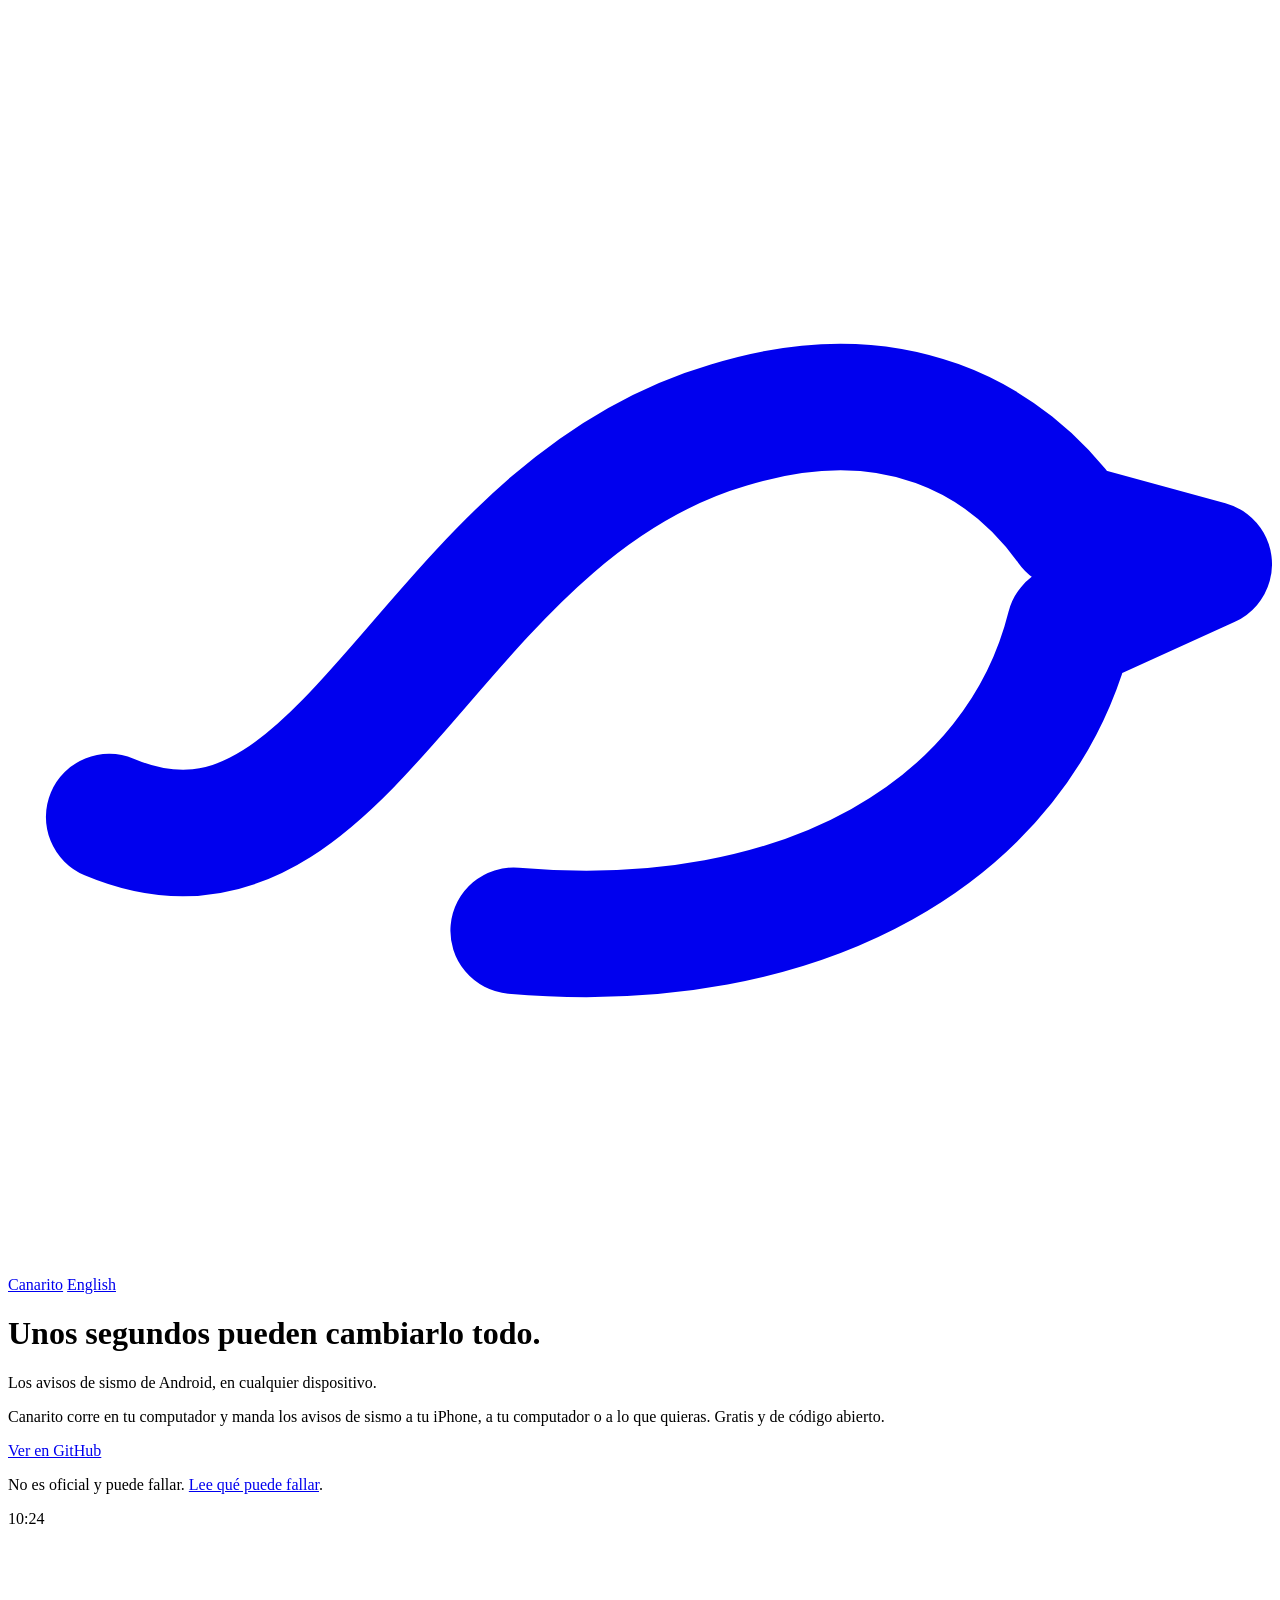
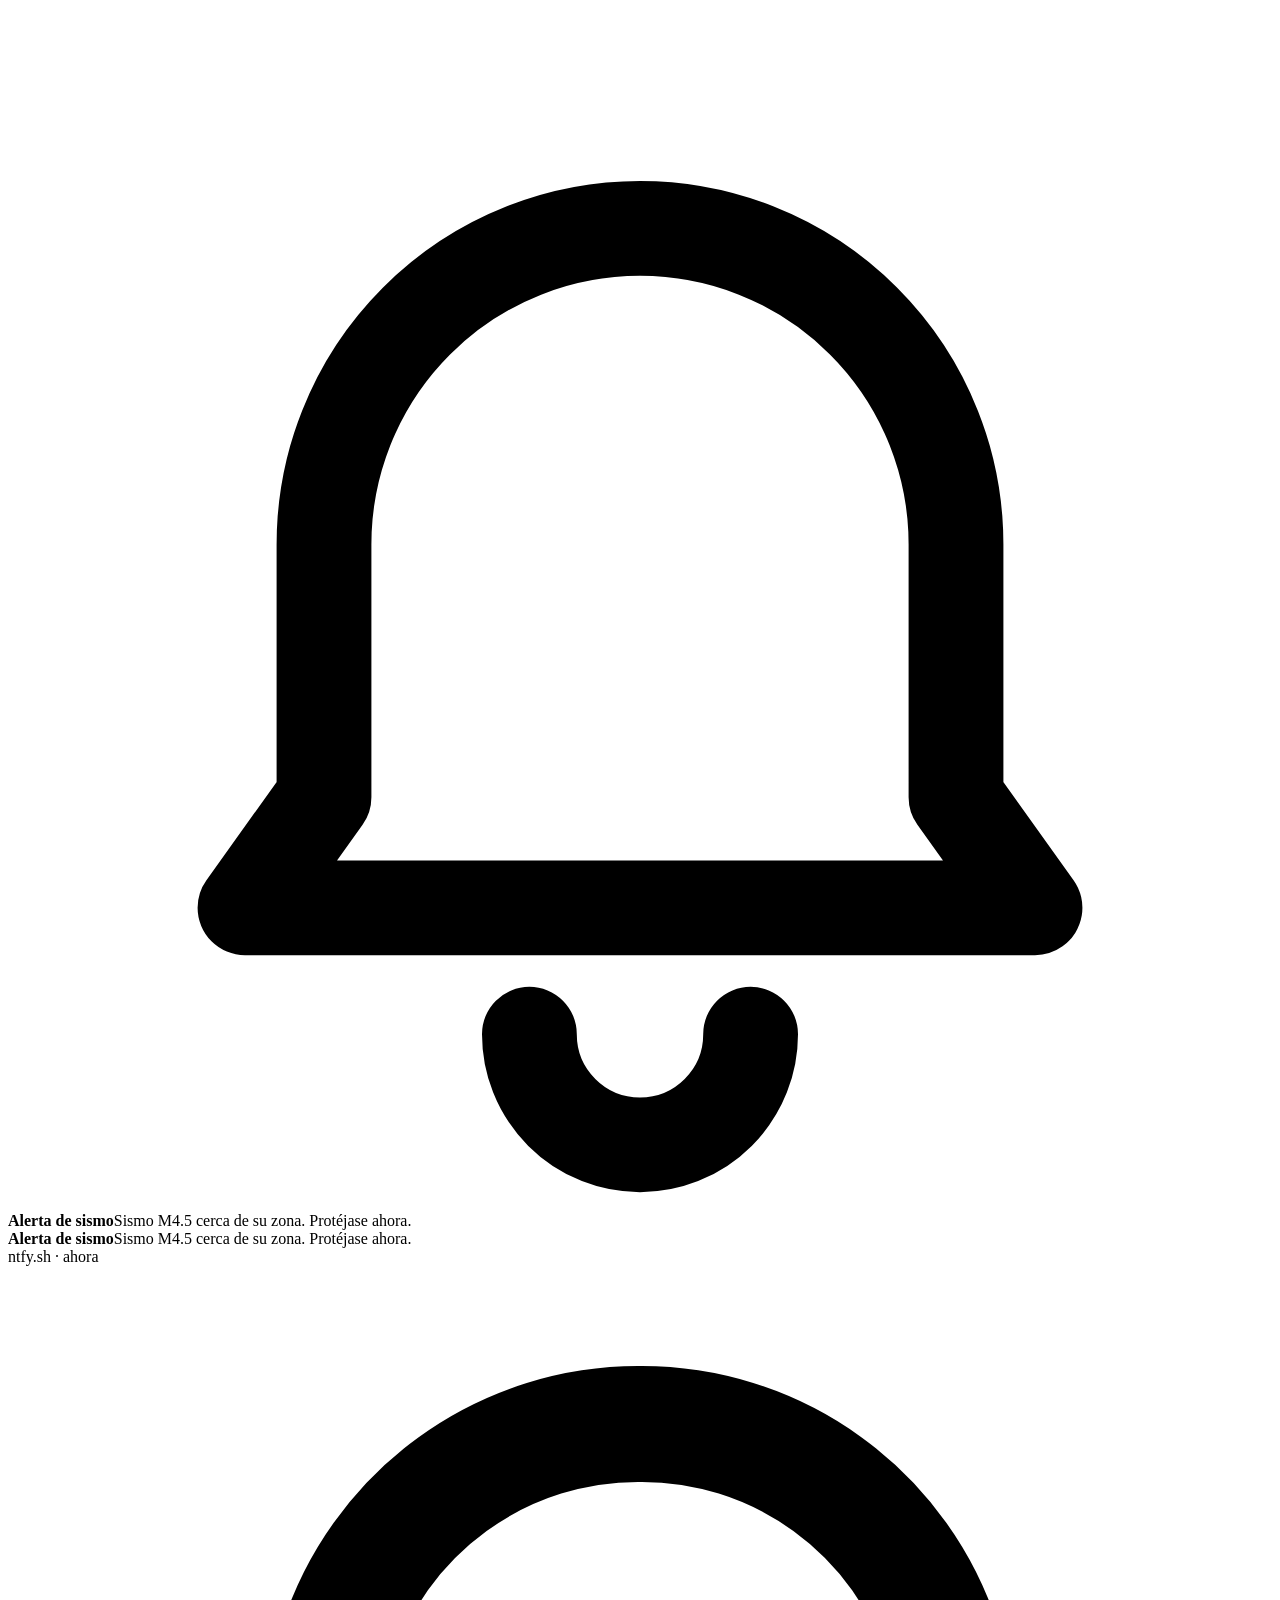
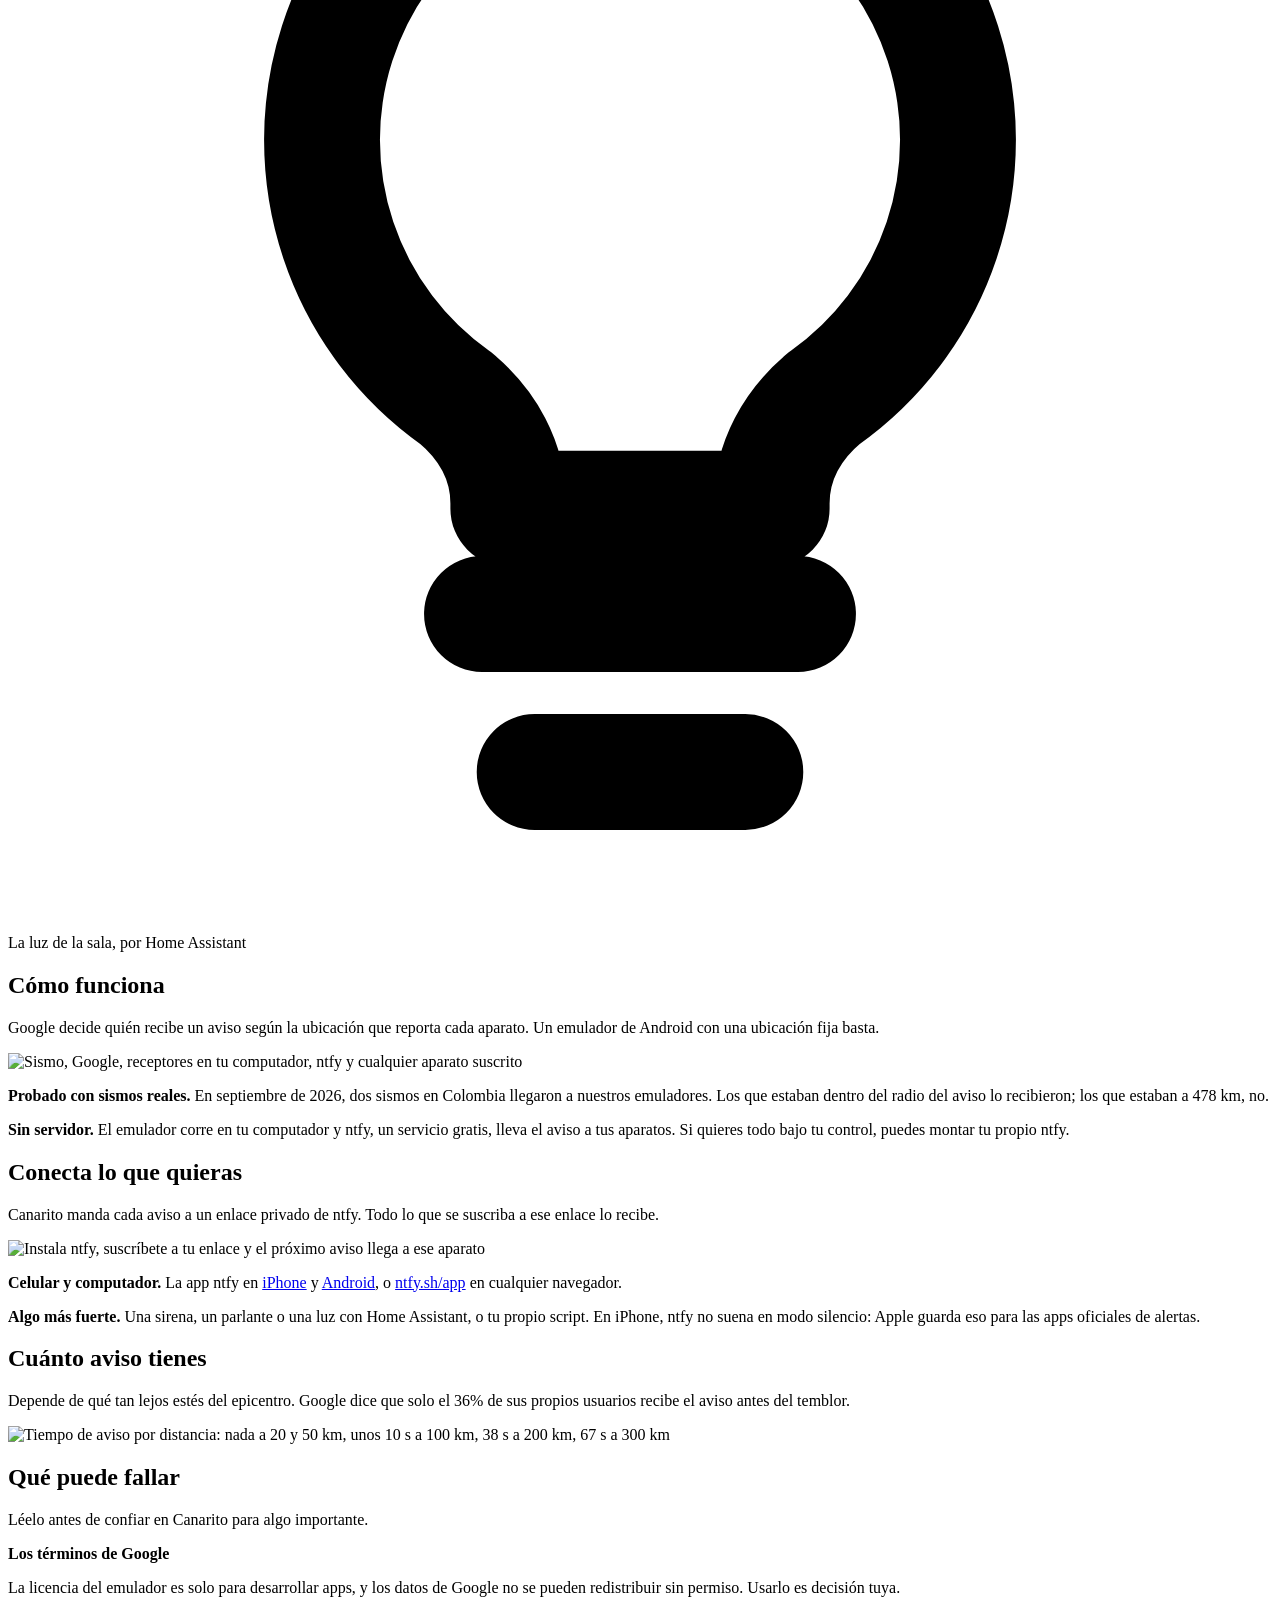
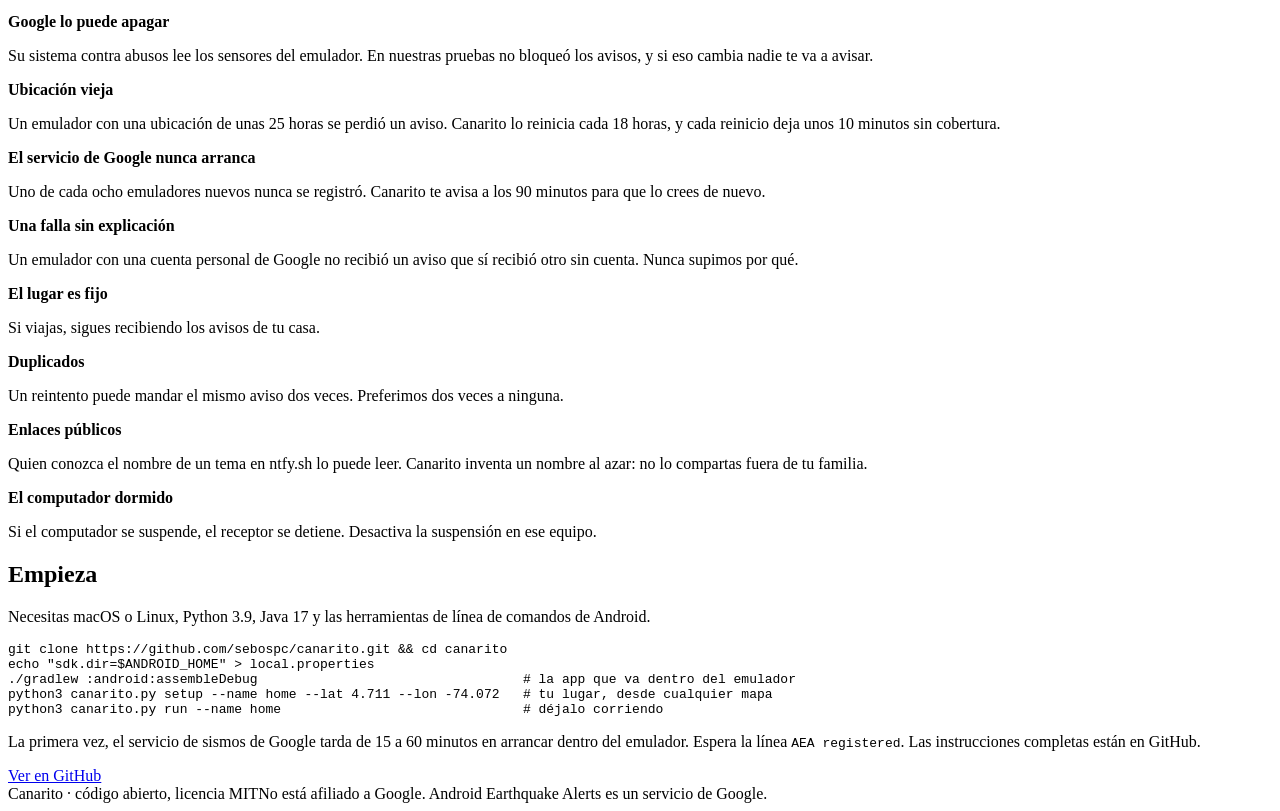
==== site/public/index.html @ 26c6a04a "canarito.app as an open-source page: what it does, how to connect devices, warning time, risks and h" ====
<!doctype html>
<html lang="es">
<head>
<meta charset="utf-8">
<meta name="viewport" content="width=device-width, initial-scale=1">
<title>Canarito: avisos de sismo en cualquier dispositivo</title>
<meta name="description" content="Canarito corre en tu computador y manda los avisos de sismo de Android a tu iPhone, tu computador o lo que quieras. Gratis y de código abierto.">
<meta name="referrer" content="no-referrer">
<link rel="icon" href="/favicon.svg" type="image/svg+xml">
<link rel="apple-touch-icon" href="/apple-touch-icon.png">
<link rel="alternate" hreflang="en" href="https://canarito.app/en/">
<meta property="og:type" content="website">
<meta property="og:url" content="https://canarito.app/">
<meta property="og:title" content="Canarito: avisos de sismo en cualquier dispositivo">
<meta property="og:description" content="Canarito corre en tu computador y manda los avisos de sismo de Android a tu iPhone, tu computador o lo que quieras. Gratis y de código abierto.">
<meta property="og:image" content="https://canarito.app/og.png">
<meta property="og:image:width" content="1200">
<meta property="og:image:height" content="630">
<meta property="og:locale" content="es_CO">
<meta name="twitter:card" content="summary_large_image">
<link rel="stylesheet" href="/styles.css">
</head>
<body>
<div class="wrap">
<header>
  <a class="brand" href="/" aria-label="Canarito"><svg viewBox="0 0 100 100" aria-hidden="true"><path d="M8 64 C27 72 33 40 57 33 C70 29 79 34 84 41 L95 44 L84 49 C80 65 63 75 40 73" fill="none" stroke="currentColor" stroke-width="10" stroke-linecap="round" stroke-linejoin="round"/></svg><span class="wm">Canarito</span></a>
  <a class="lang" href="/en/" hreflang="en" lang="en">English</a>
</header>
<main>
<div class="hero">
  <h1>Unos segundos pueden cambiarlo todo.</h1>
  <p class="claim">Los avisos de sismo de Android, en cualquier dispositivo.</p>
  <p class="lead">Canarito corre en tu computador y manda los avisos de sismo a tu iPhone, a tu computador o a lo que quieras. Gratis y de código abierto.</p>
  <div class="actions"><a class="button" href="https://github.com/sebospc/canarito">Ver en GitHub</a><p class="caveat">No es oficial y puede fallar. <a href="#fallas">Lee qué puede fallar</a>.</p></div>
  <div class="trio">
    <div class="phone" role="img" aria-label="Celular bloqueado con la notificación de ntfy: Alerta de sismo"><div class="screen"><div class="island"></div>
      <p class="clock">10:24</p>
      <div class="notif"><span class="ntfy"><svg viewBox="0 0 40 40" aria-hidden="true"><path d="M10 27V19a10 10 0 0 1 20 0v8l2.5 3.5h-25zM16.5 34.5a3.5 3.5 0 0 0 7 0" fill="none" stroke="currentColor" stroke-width="3" stroke-linecap="round" stroke-linejoin="round"/></svg></span><div><b>Alerta de sismo</b>Sismo M4.5 cerca de su zona. Protéjase ahora.</div></div>
    </div></div>
    <div class="laptop" role="img" aria-label="Computador con la notificación del navegador"><div class="lid"><div class="web"><div class="bar"></div>
      <div class="toast"><b>Alerta de sismo</b>Sismo M4.5 cerca de su zona. Protéjase ahora.<br><span>ntfy.sh · ahora</span></div></div></div><div class="base"></div></div>
    <div class="lamp"><div class="glow"><svg viewBox="0 0 24 24" aria-hidden="true"><path d="M9 18h6M10 21h4M12 3a6 6 0 0 0-3.5 10.9c.6.5 1 1.2 1 2V16h5v-.1c0-.8.4-1.5 1-2A6 6 0 0 0 12 3z" fill="none" stroke="currentColor" stroke-width="2.2" stroke-linecap="round" stroke-linejoin="round"/></svg></div>La luz de la sala, por Home Assistant</div>
  </div>
</div>

<section>
  <h2>Cómo funciona</h2>
  <p>Google decide quién recibe un aviso según la ubicación que reporta cada aparato. Un emulador de Android con una ubicación fija basta.</p>
  <div class="figwrap"><img class="figure" src="/img/mesh-es.svg" alt="Sismo, Google, receptores en tu computador, ntfy y cualquier aparato suscrito" width="1200" height="556"></div>
  <div class="notes"><p><strong>Probado con sismos reales.</strong> En septiembre de 2026, dos sismos en Colombia llegaron a nuestros emuladores. Los que estaban dentro del radio del aviso lo recibieron; los que estaban a 478 km, no.</p><p><strong>Sin servidor.</strong> El emulador corre en tu computador y ntfy, un servicio gratis, lleva el aviso a tus aparatos. Si quieres todo bajo tu control, puedes montar tu propio ntfy.</p></div>
</section>

<section>
  <h2>Conecta lo que quieras</h2>
  <p>Canarito manda cada aviso a un enlace privado de ntfy. Todo lo que se suscriba a ese enlace lo recibe.</p>
  <div class="figwrap"><img class="figure" src="/img/connect-es.svg" alt="Instala ntfy, suscríbete a tu enlace y el próximo aviso llega a ese aparato" width="1200" height="388"></div>
  <div class="notes"><p><strong>Celular y computador.</strong> La app ntfy en <a href="https://apps.apple.com/app/ntfy/id1625396347">iPhone</a> y <a href="https://play.google.com/store/apps/details?id=io.heckel.ntfy">Android</a>, o <a href="https://ntfy.sh/app">ntfy.sh/app</a> en cualquier navegador.</p><p><strong>Algo más fuerte.</strong> Una sirena, un parlante o una luz con Home Assistant, o tu propio script. En iPhone, ntfy no suena en modo silencio: Apple guarda eso para las apps oficiales de alertas.</p></div>
</section>

<section>
  <h2>Cuánto aviso tienes</h2>
  <p>Depende de qué tan lejos estés del epicentro. Google dice que solo el 36% de sus propios usuarios recibe el aviso antes del temblor.</p>
  <div class="figwrap"><img class="figure" src="/img/warning-es.svg" alt="Tiempo de aviso por distancia: nada a 20 y 50 km, unos 10 s a 100 km, 38 s a 200 km, 67 s a 300 km" width="1200" height="570"></div>
</section>

<section id="fallas">
  <h2>Qué puede fallar</h2>
  <p>Léelo antes de confiar en Canarito para algo importante.</p>
  <div class="risks"><div class="risk"><b>Los términos de Google</b><p>La licencia del emulador es solo para desarrollar apps, y los datos de Google no se pueden redistribuir sin permiso. Usarlo es decisión tuya.</p></div><div class="risk"><b>Google lo puede apagar</b><p>Su sistema contra abusos lee los sensores del emulador. En nuestras pruebas no bloqueó los avisos, y si eso cambia nadie te va a avisar.</p></div><div class="risk"><b>Ubicación vieja</b><p>Un emulador con una ubicación de unas 25 horas se perdió un aviso. Canarito lo reinicia cada 18 horas, y cada reinicio deja unos 10 minutos sin cobertura.</p></div><div class="risk"><b>El servicio de Google nunca arranca</b><p>Uno de cada ocho emuladores nuevos nunca se registró. Canarito te avisa a los 90 minutos para que lo crees de nuevo.</p></div><div class="risk"><b>Una falla sin explicación</b><p>Un emulador con una cuenta personal de Google no recibió un aviso que sí recibió otro sin cuenta. Nunca supimos por qué.</p></div><div class="risk"><b>El lugar es fijo</b><p>Si viajas, sigues recibiendo los avisos de tu casa.</p></div><div class="risk"><b>Duplicados</b><p>Un reintento puede mandar el mismo aviso dos veces. Preferimos dos veces a ninguna.</p></div><div class="risk"><b>Enlaces públicos</b><p>Quien conozca el nombre de un tema en ntfy.sh lo puede leer. Canarito inventa un nombre al azar: no lo compartas fuera de tu familia.</p></div><div class="risk"><b>El computador dormido</b><p>Si el computador se suspende, el receptor se detiene. Desactiva la suspensión en ese equipo.</p></div></div>
</section>

<section>
  <h2>Empieza</h2>
  <p>Necesitas macOS o Linux, Python 3.9, Java 17 y las herramientas de línea de comandos de Android.</p>
<pre><code>git clone https://github.com/sebospc/canarito.git && cd canarito
echo "sdk.dir=$ANDROID_HOME" > local.properties
./gradlew :android:assembleDebug                                  <span class="c"># la app que va dentro del emulador</span>
python3 canarito.py setup --name home --lat 4.711 --lon -74.072   <span class="c"># tu lugar, desde cualquier mapa</span>
python3 canarito.py run --name home                               <span class="c"># déjalo corriendo</span></code></pre>
  <p class="after">La primera vez, el servicio de sismos de Google tarda de 15 a 60 minutos en arrancar dentro del emulador. Espera la línea <code>AEA registered</code>. Las instrucciones completas están en GitHub.</p>
  <div class="actions"><a class="button" href="https://github.com/sebospc/canarito">Ver en GitHub</a></div>
</section>
</main>
<footer><span>Canarito · código abierto, licencia MIT</span><span>No está afiliado a Google. Android Earthquake Alerts es un servicio de Google.</span></footer>
</div>
</body>
</html>
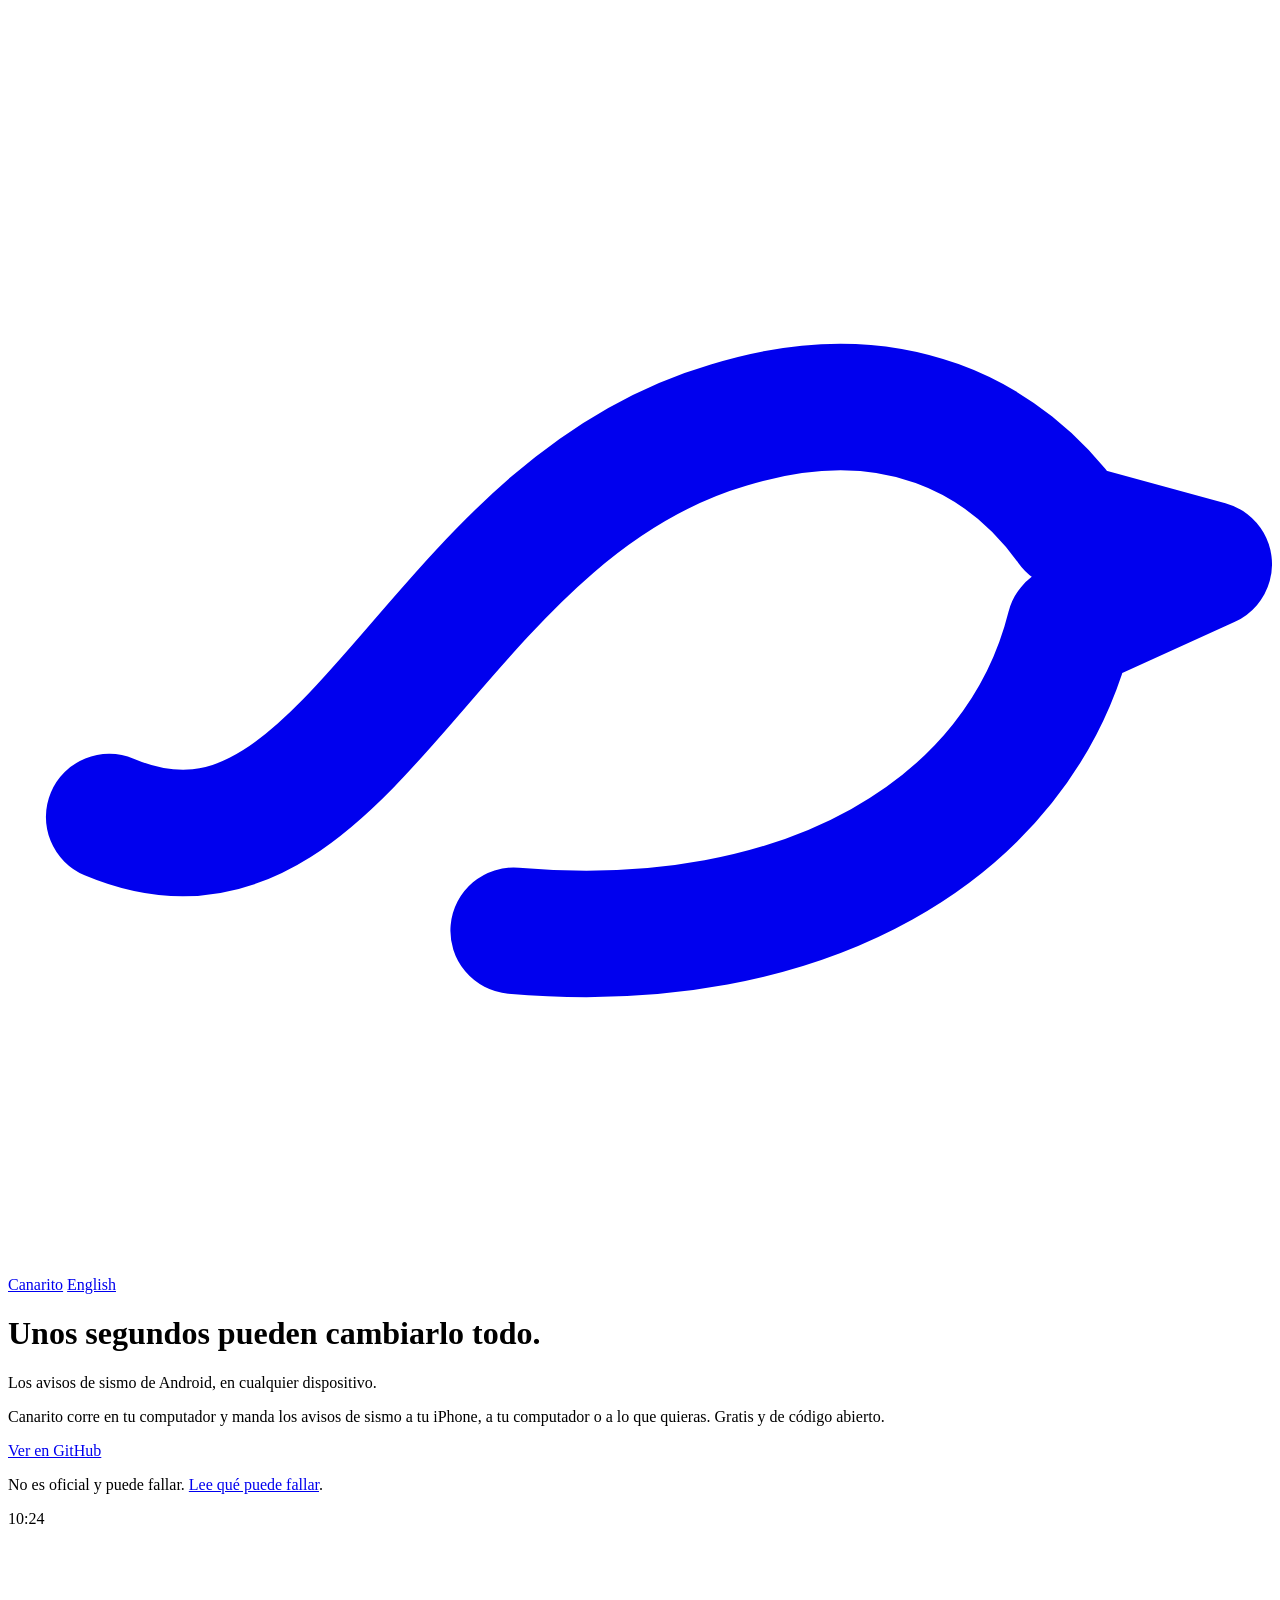
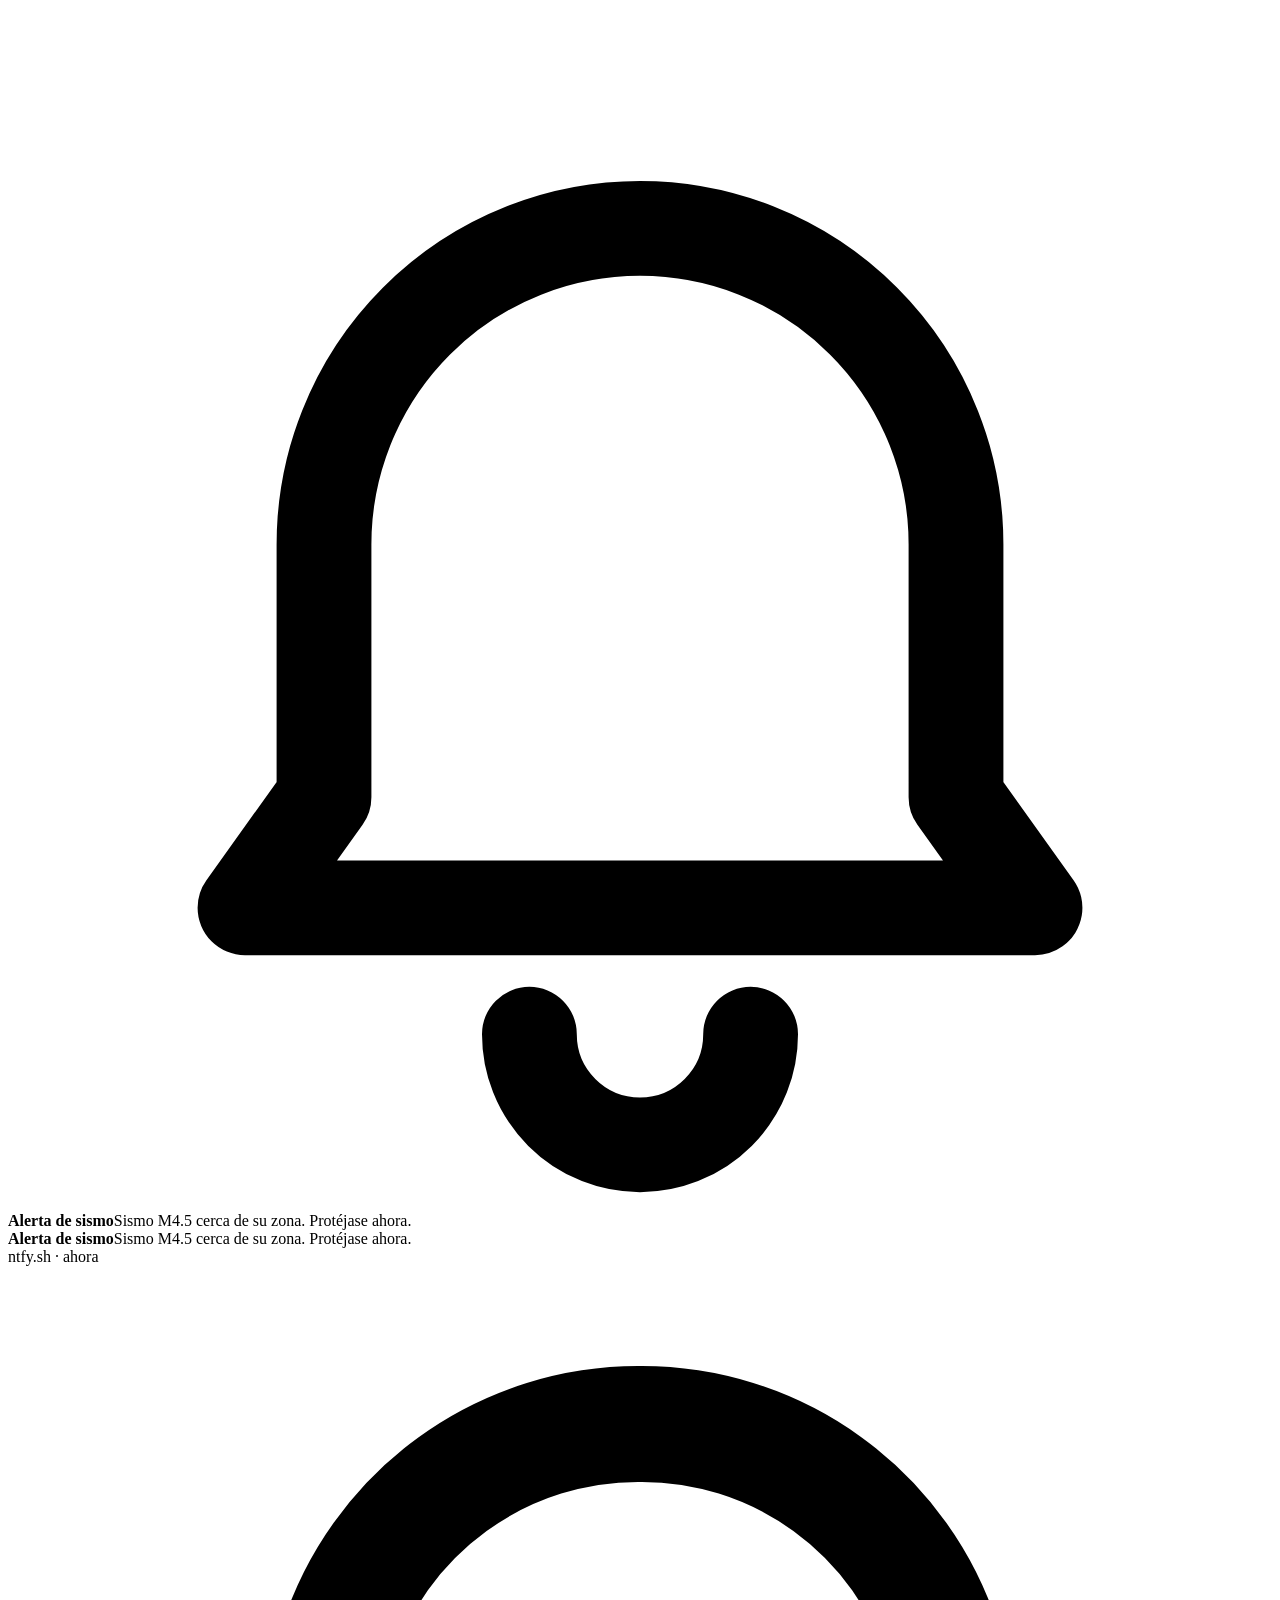
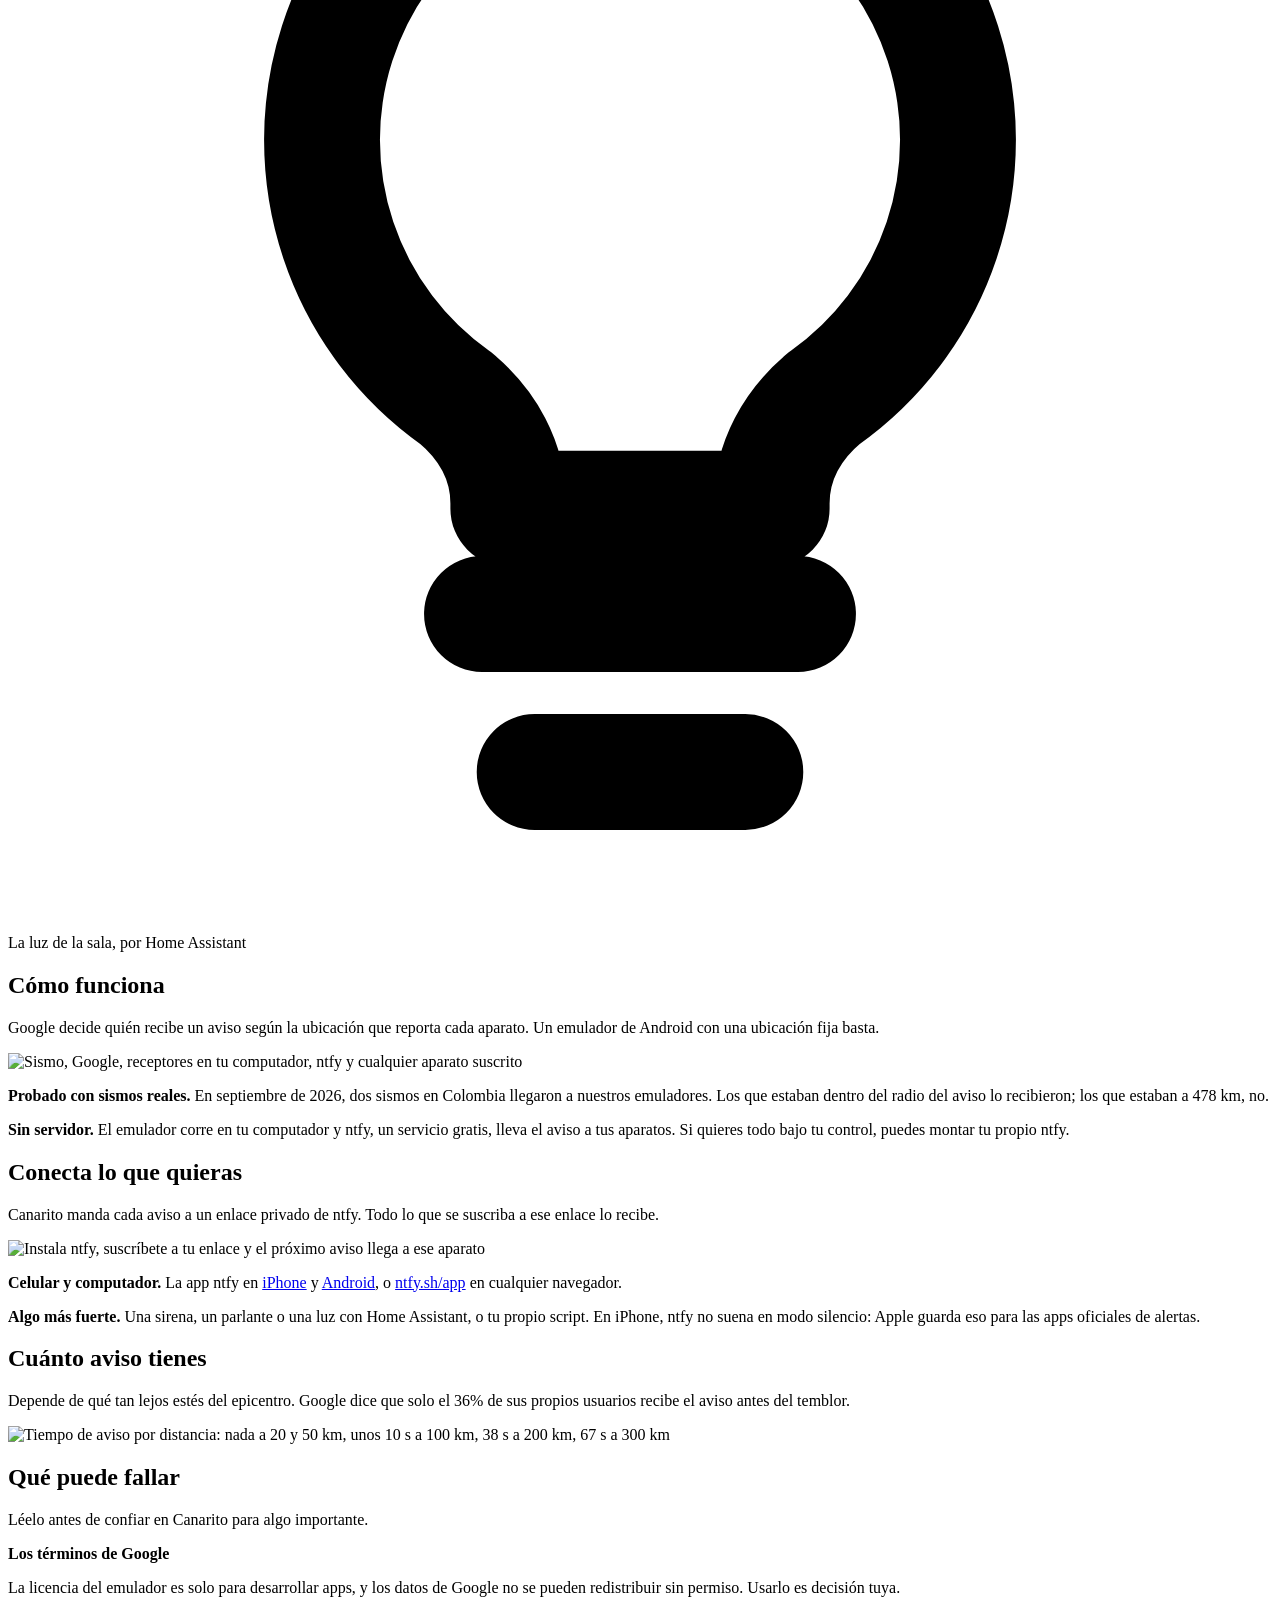
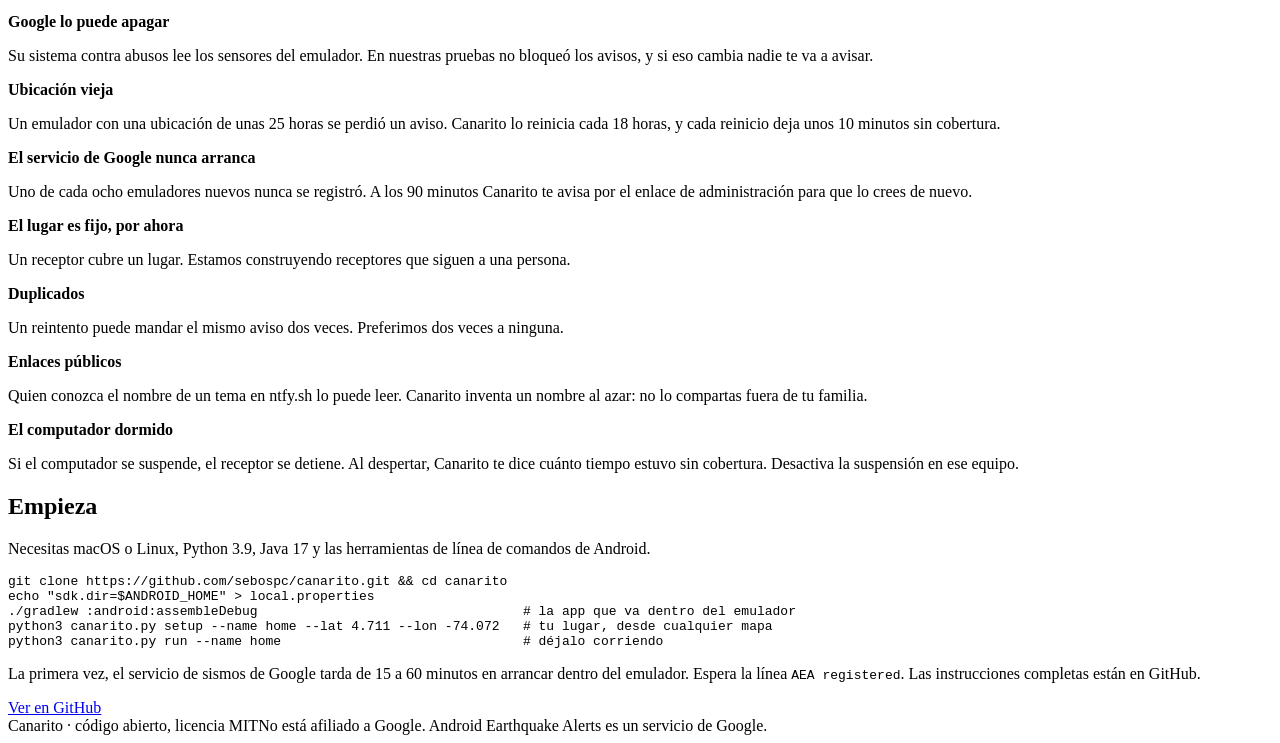
==== commit 51305cda: "Health notices: an admin link hears when a receptor stops working and when it is back; the family he" ====
--- a/site/public/index.html
+++ b/site/public/index.html
@@ -66,7 +66,7 @@
 <section id="fallas">
   <h2>Qué puede fallar</h2>
   <p>Léelo antes de confiar en Canarito para algo importante.</p>
-  <div class="risks"><div class="risk"><b>Los términos de Google</b><p>La licencia del emulador es solo para desarrollar apps, y los datos de Google no se pueden redistribuir sin permiso. Usarlo es decisión tuya.</p></div><div class="risk"><b>Google lo puede apagar</b><p>Su sistema contra abusos lee los sensores del emulador. En nuestras pruebas no bloqueó los avisos, y si eso cambia nadie te va a avisar.</p></div><div class="risk"><b>Ubicación vieja</b><p>Un emulador con una ubicación de unas 25 horas se perdió un aviso. Canarito lo reinicia cada 18 horas, y cada reinicio deja unos 10 minutos sin cobertura.</p></div><div class="risk"><b>El servicio de Google nunca arranca</b><p>Uno de cada ocho emuladores nuevos nunca se registró. Canarito te avisa a los 90 minutos para que lo crees de nuevo.</p></div><div class="risk"><b>Una falla sin explicación</b><p>Un emulador con una cuenta personal de Google no recibió un aviso que sí recibió otro sin cuenta. Nunca supimos por qué.</p></div><div class="risk"><b>El lugar es fijo</b><p>Si viajas, sigues recibiendo los avisos de tu casa.</p></div><div class="risk"><b>Duplicados</b><p>Un reintento puede mandar el mismo aviso dos veces. Preferimos dos veces a ninguna.</p></div><div class="risk"><b>Enlaces públicos</b><p>Quien conozca el nombre de un tema en ntfy.sh lo puede leer. Canarito inventa un nombre al azar: no lo compartas fuera de tu familia.</p></div><div class="risk"><b>El computador dormido</b><p>Si el computador se suspende, el receptor se detiene. Desactiva la suspensión en ese equipo.</p></div></div>
+  <div class="risks"><div class="risk"><b>Los términos de Google</b><p>La licencia del emulador es solo para desarrollar apps, y los datos de Google no se pueden redistribuir sin permiso. Usarlo es decisión tuya.</p></div><div class="risk"><b>Google lo puede apagar</b><p>Su sistema contra abusos lee los sensores del emulador. En nuestras pruebas no bloqueó los avisos, y si eso cambia nadie te va a avisar.</p></div><div class="risk"><b>Ubicación vieja</b><p>Un emulador con una ubicación de unas 25 horas se perdió un aviso. Canarito lo reinicia cada 18 horas, y cada reinicio deja unos 10 minutos sin cobertura.</p></div><div class="risk"><b>El servicio de Google nunca arranca</b><p>Uno de cada ocho emuladores nuevos nunca se registró. A los 90 minutos Canarito te avisa por el enlace de administración para que lo crees de nuevo.</p></div><div class="risk"><b>El lugar es fijo, por ahora</b><p>Un receptor cubre un lugar. Estamos construyendo receptores que siguen a una persona.</p></div><div class="risk"><b>Duplicados</b><p>Un reintento puede mandar el mismo aviso dos veces. Preferimos dos veces a ninguna.</p></div><div class="risk"><b>Enlaces públicos</b><p>Quien conozca el nombre de un tema en ntfy.sh lo puede leer. Canarito inventa un nombre al azar: no lo compartas fuera de tu familia.</p></div><div class="risk"><b>El computador dormido</b><p>Si el computador se suspende, el receptor se detiene. Al despertar, Canarito te dice cuánto tiempo estuvo sin cobertura. Desactiva la suspensión en ese equipo.</p></div></div>
 </section>
 
 <section>
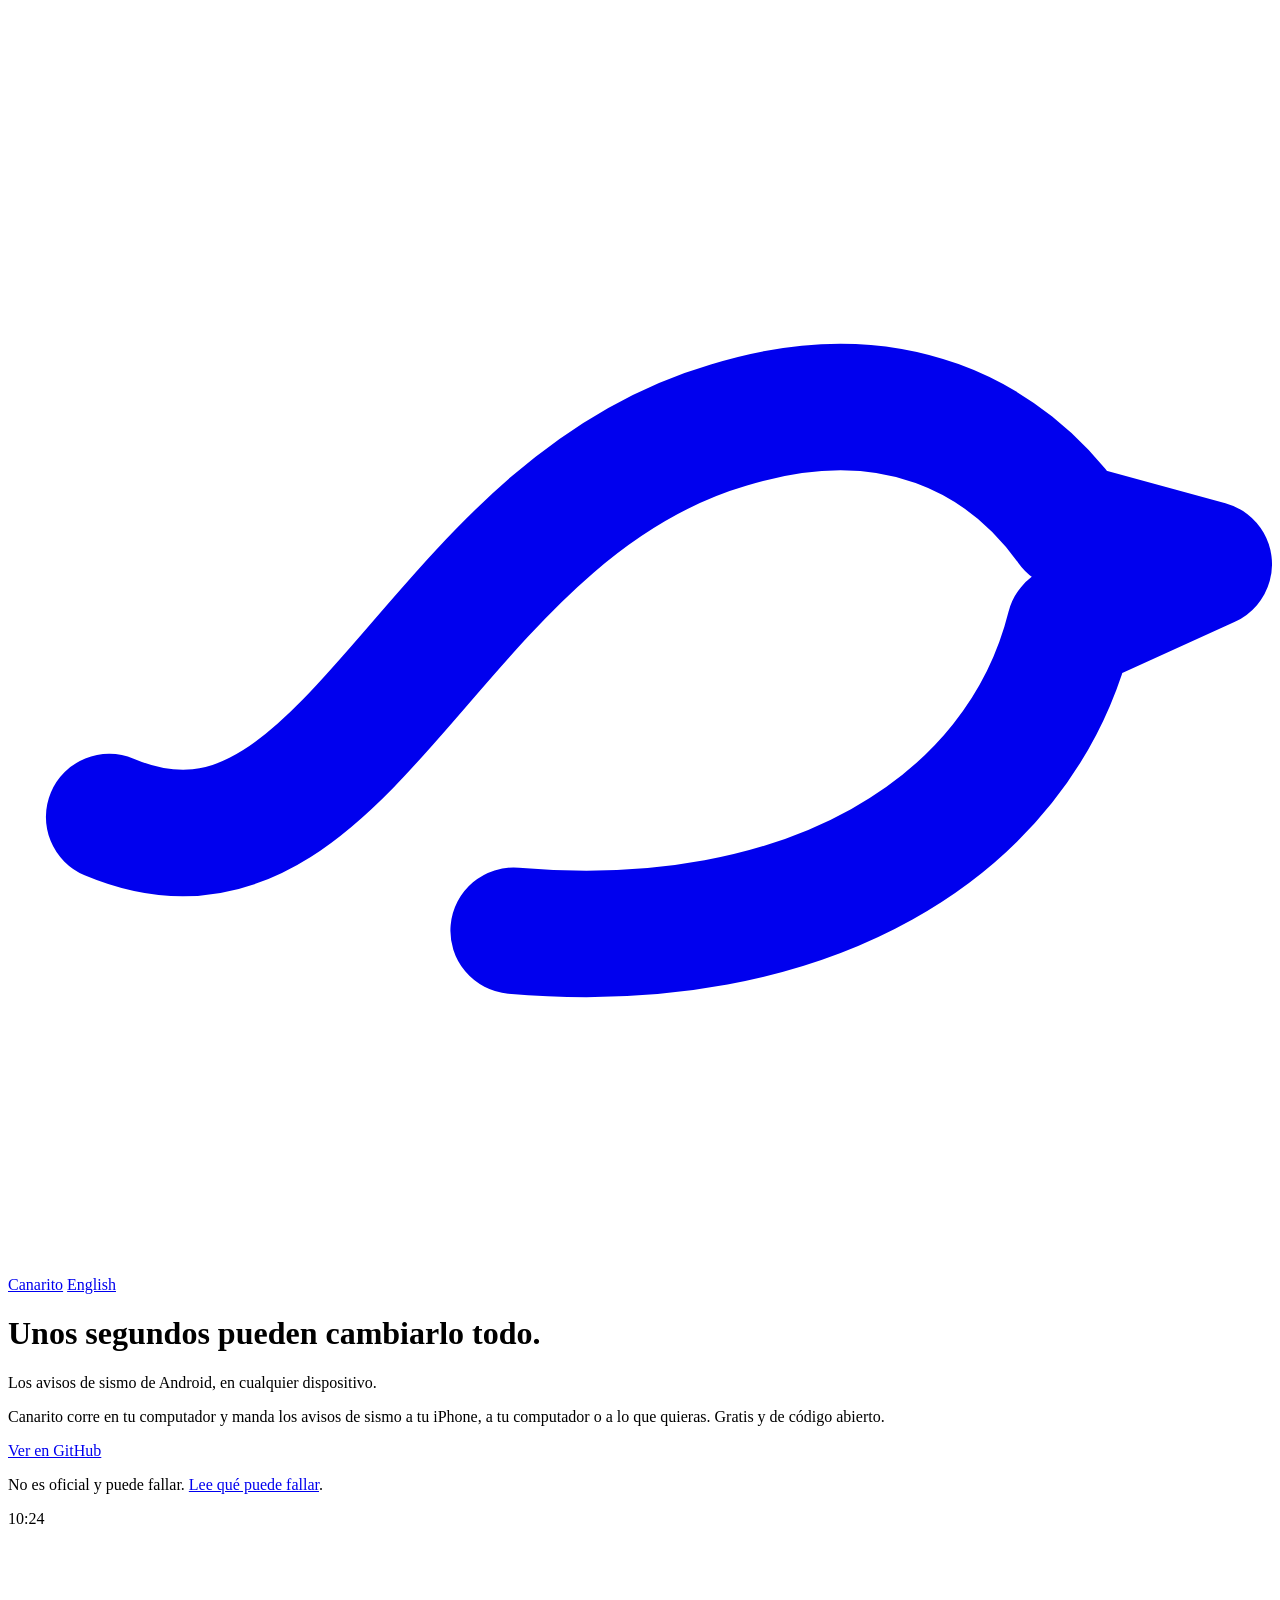
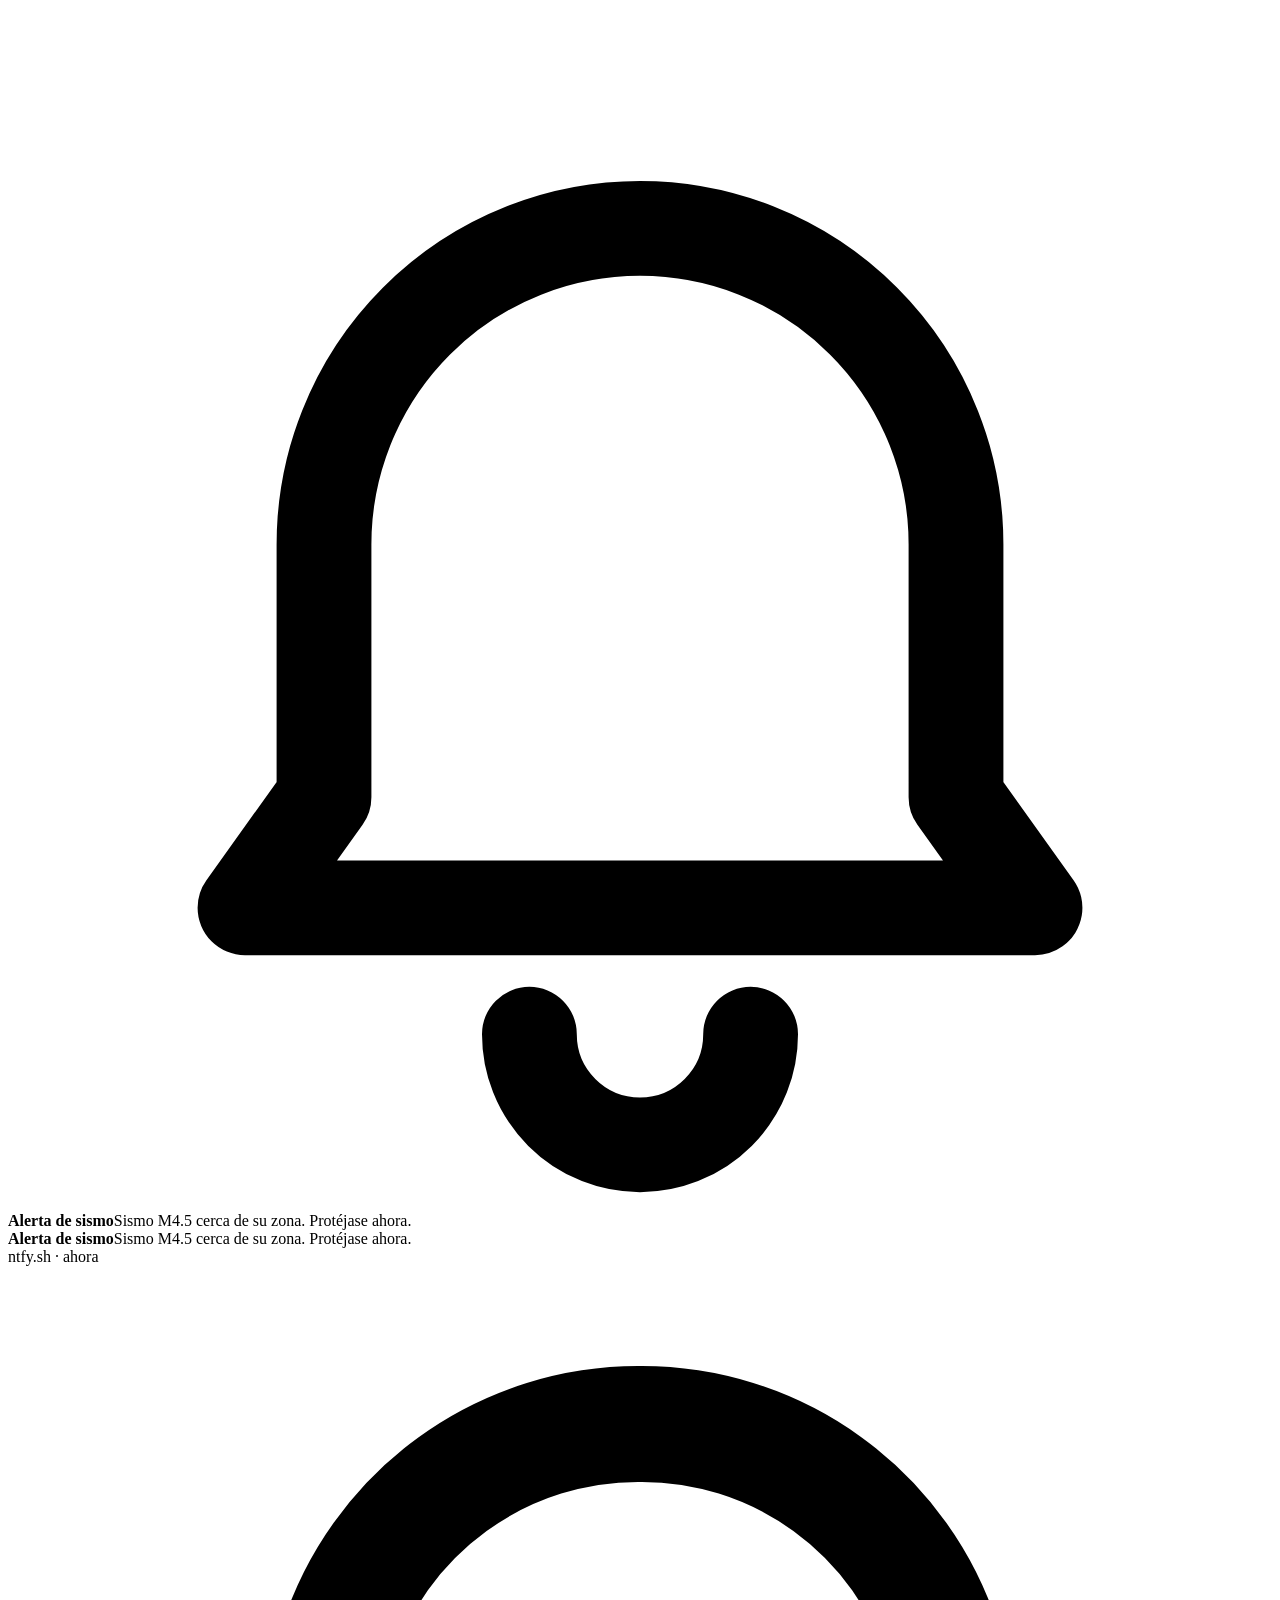
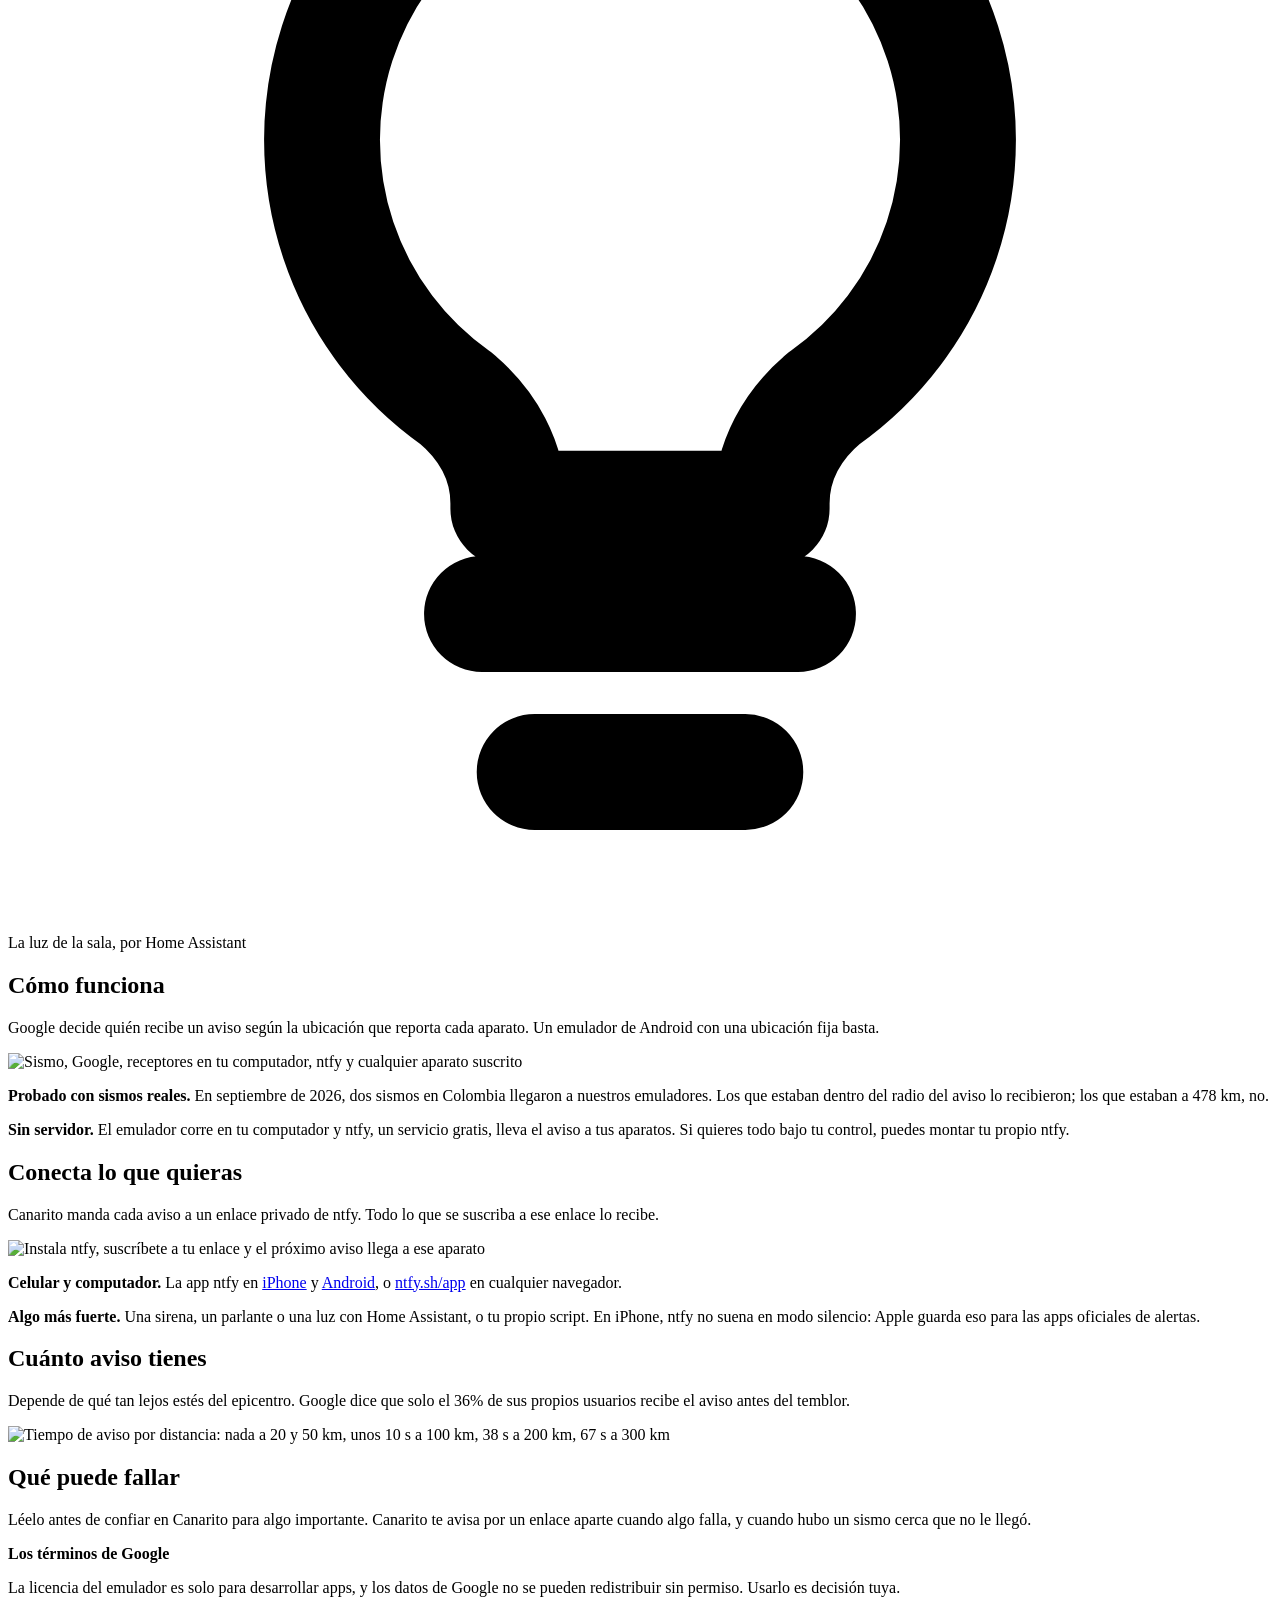
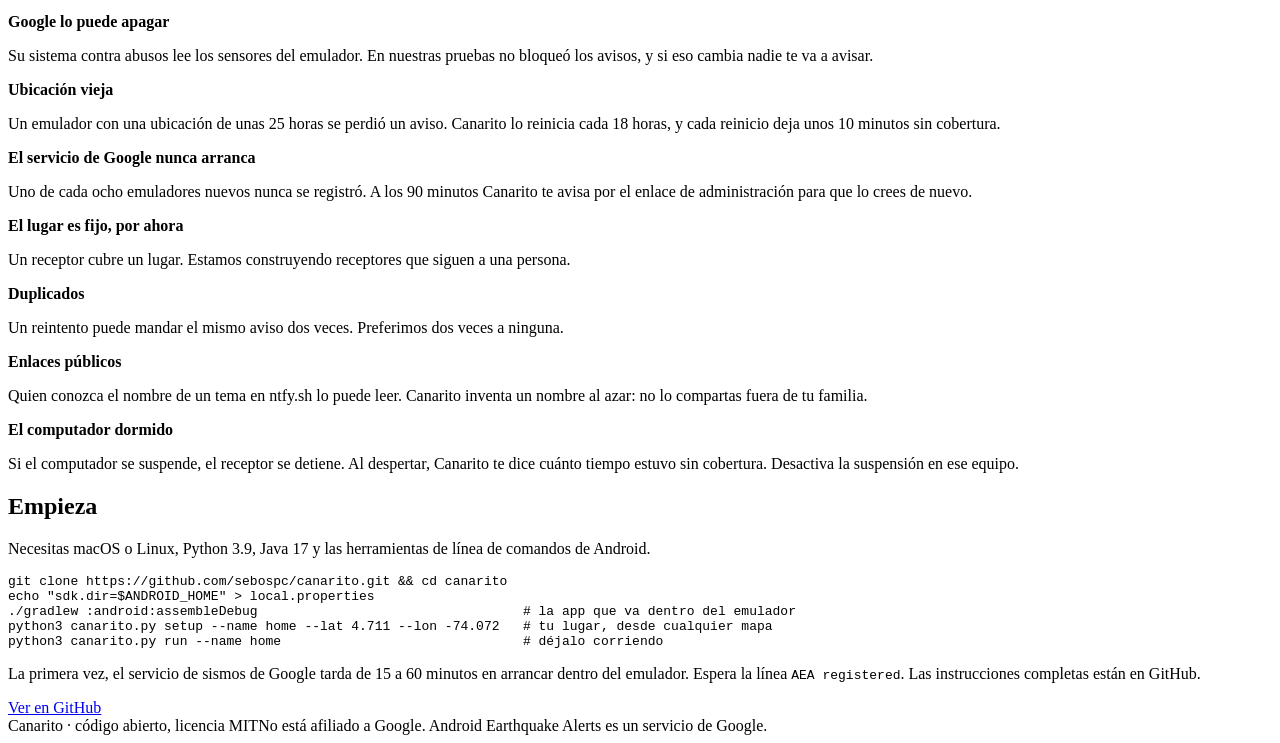
==== commit 370d020b: "Missed-quake check: every 10 minutes, USGS, EMSC and national catalogs against what the receptor cap" ====
--- a/site/public/index.html
+++ b/site/public/index.html
@@ -65,7 +65,7 @@
 
 <section id="fallas">
   <h2>Qué puede fallar</h2>
-  <p>Léelo antes de confiar en Canarito para algo importante.</p>
+  <p>Léelo antes de confiar en Canarito para algo importante. Canarito te avisa por un enlace aparte cuando algo falla, y cuando hubo un sismo cerca que no le llegó.</p>
   <div class="risks"><div class="risk"><b>Los términos de Google</b><p>La licencia del emulador es solo para desarrollar apps, y los datos de Google no se pueden redistribuir sin permiso. Usarlo es decisión tuya.</p></div><div class="risk"><b>Google lo puede apagar</b><p>Su sistema contra abusos lee los sensores del emulador. En nuestras pruebas no bloqueó los avisos, y si eso cambia nadie te va a avisar.</p></div><div class="risk"><b>Ubicación vieja</b><p>Un emulador con una ubicación de unas 25 horas se perdió un aviso. Canarito lo reinicia cada 18 horas, y cada reinicio deja unos 10 minutos sin cobertura.</p></div><div class="risk"><b>El servicio de Google nunca arranca</b><p>Uno de cada ocho emuladores nuevos nunca se registró. A los 90 minutos Canarito te avisa por el enlace de administración para que lo crees de nuevo.</p></div><div class="risk"><b>El lugar es fijo, por ahora</b><p>Un receptor cubre un lugar. Estamos construyendo receptores que siguen a una persona.</p></div><div class="risk"><b>Duplicados</b><p>Un reintento puede mandar el mismo aviso dos veces. Preferimos dos veces a ninguna.</p></div><div class="risk"><b>Enlaces públicos</b><p>Quien conozca el nombre de un tema en ntfy.sh lo puede leer. Canarito inventa un nombre al azar: no lo compartas fuera de tu familia.</p></div><div class="risk"><b>El computador dormido</b><p>Si el computador se suspende, el receptor se detiene. Al despertar, Canarito te dice cuánto tiempo estuvo sin cobertura. Desactiva la suspensión en ese equipo.</p></div></div>
 </section>
 
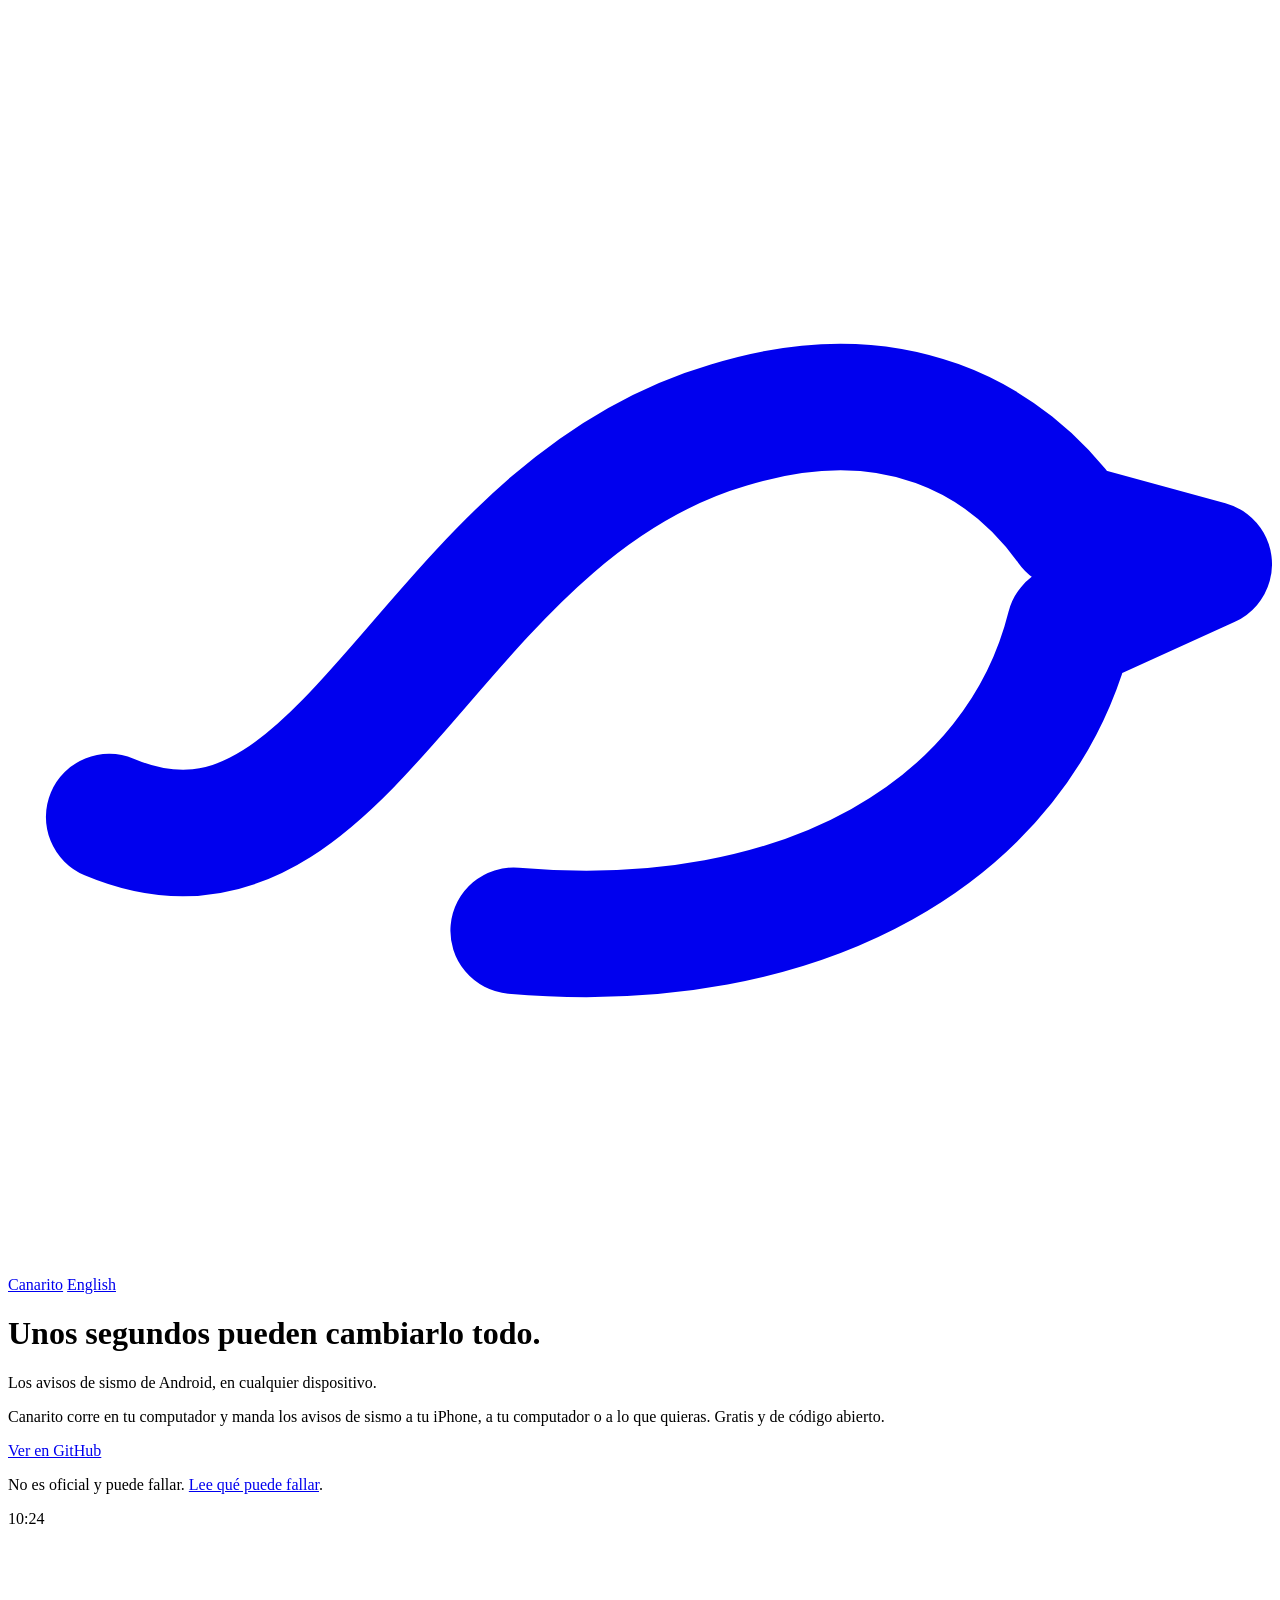
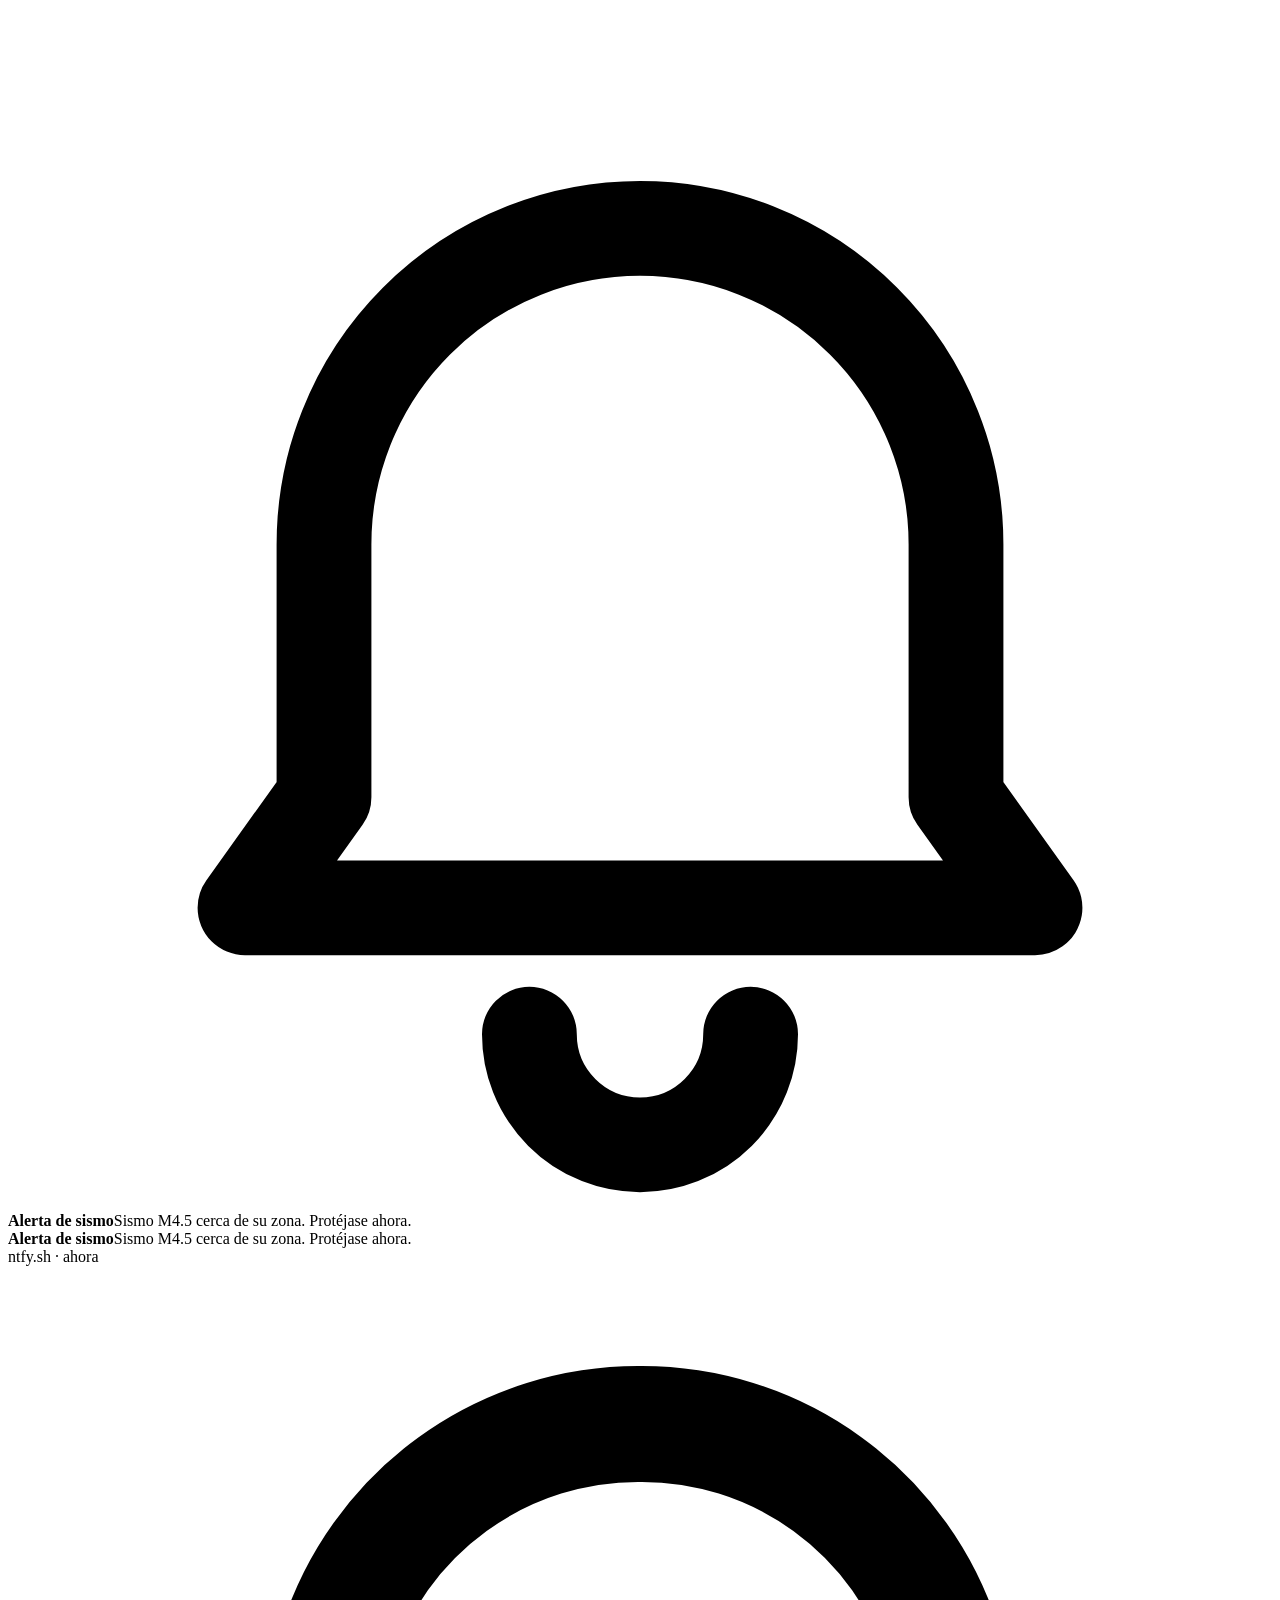
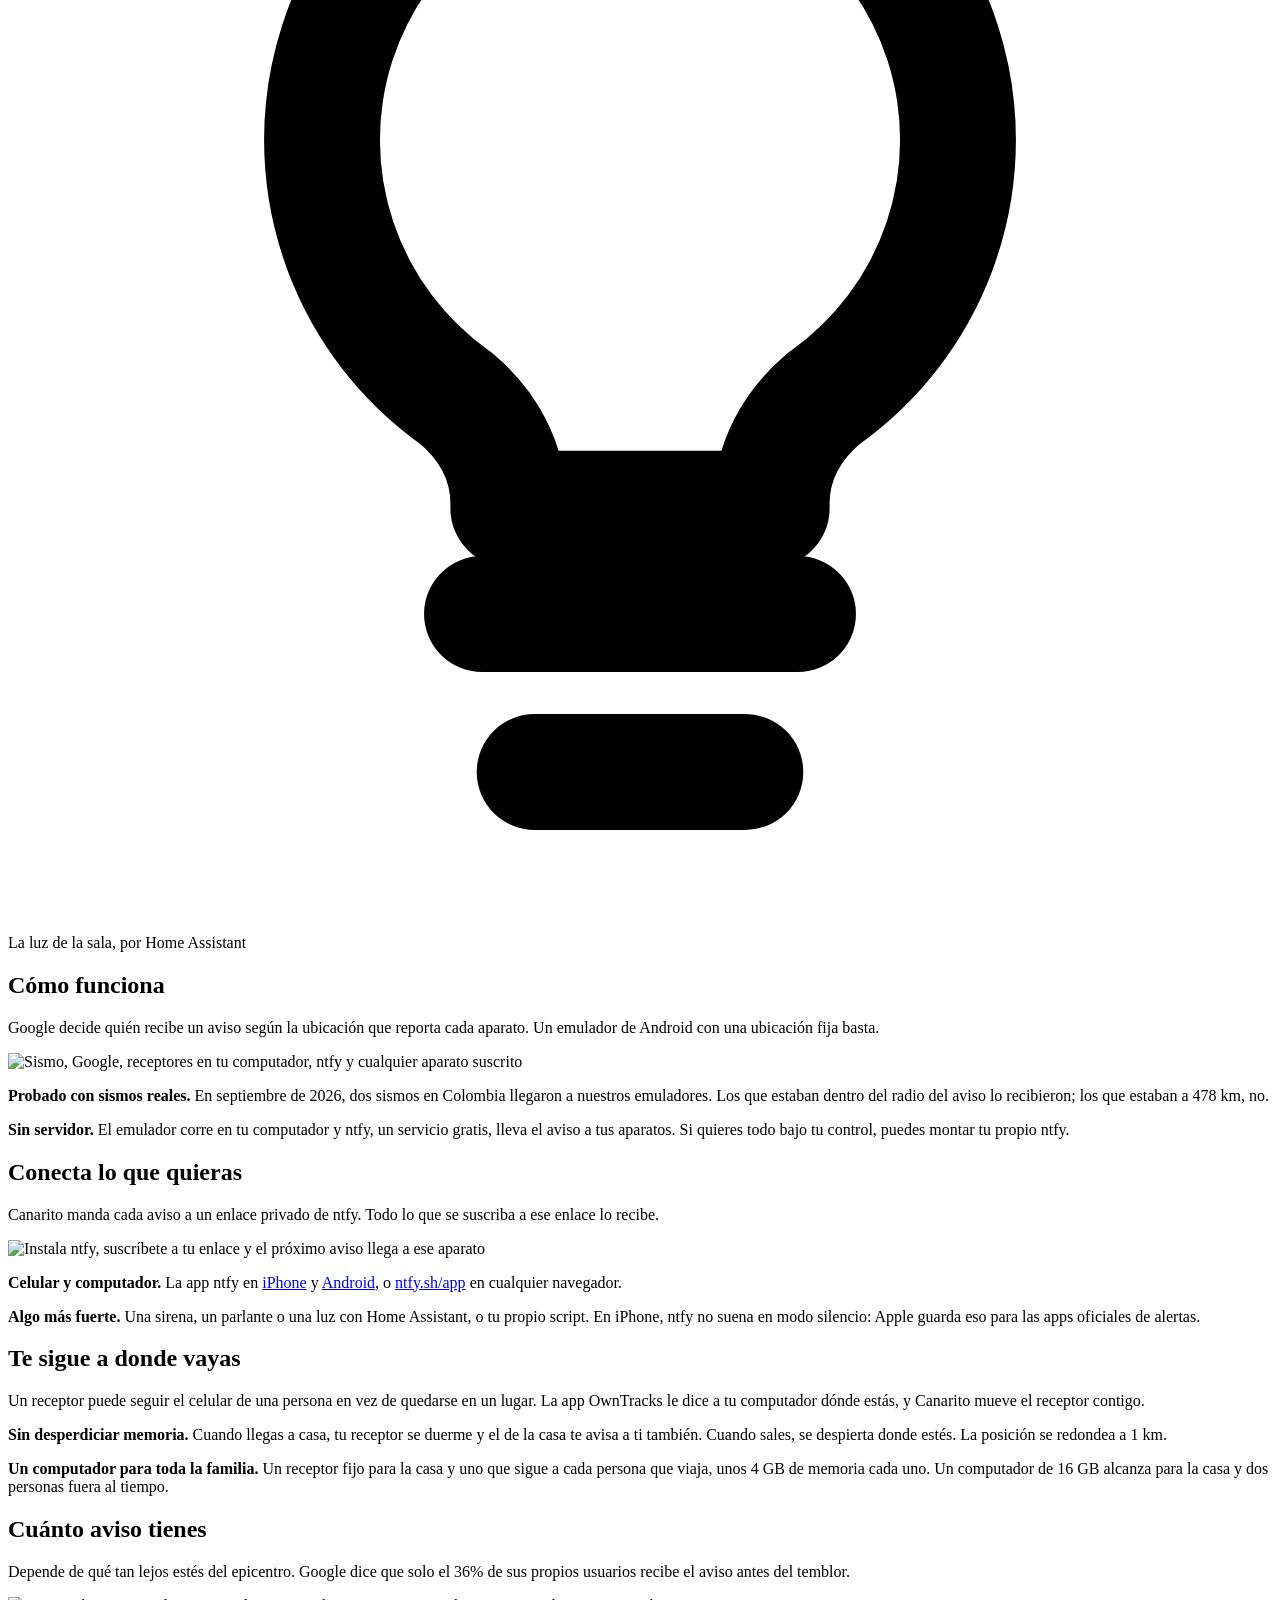
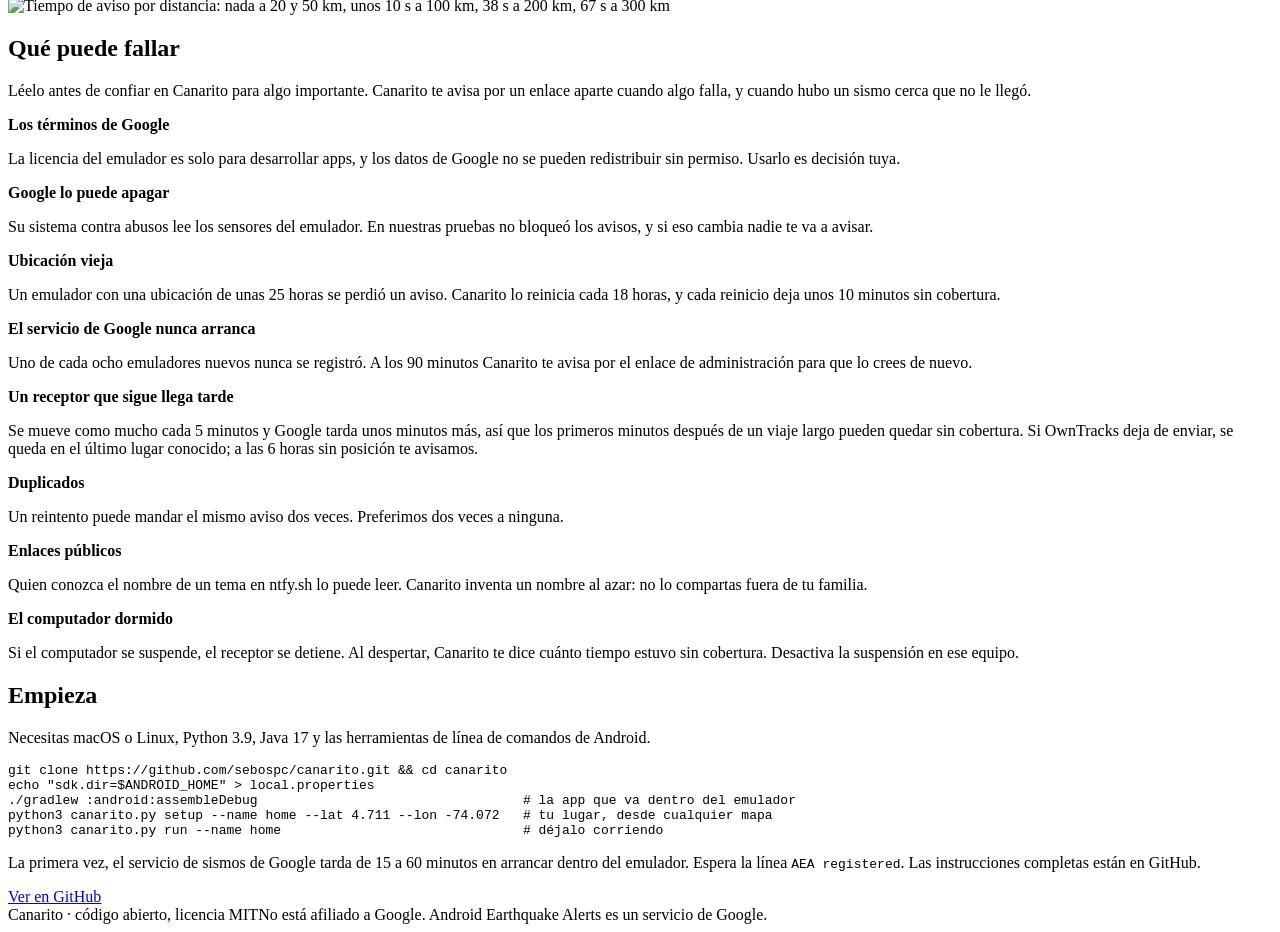
==== commit 131102f3: "Following receptors: a receptor moves with one person's phone through a location link (OwnTracks out" ====
--- a/site/public/index.html
+++ b/site/public/index.html
@@ -58,6 +58,12 @@
 </section>
 
 <section>
+  <h2>Te sigue a donde vayas</h2>
+  <p>Un receptor puede seguir el celular de una persona en vez de quedarse en un lugar. La app OwnTracks le dice a tu computador dónde estás, y Canarito mueve el receptor contigo.</p>
+  <div class="notes"><p><strong>Sin desperdiciar memoria.</strong> Cuando llegas a casa, tu receptor se duerme y el de la casa te avisa a ti también. Cuando sales, se despierta donde estés. La posición se redondea a 1 km.</p><p><strong>Un computador para toda la familia.</strong> Un receptor fijo para la casa y uno que sigue a cada persona que viaja, unos 4 GB de memoria cada uno. Un computador de 16 GB alcanza para la casa y dos personas fuera al tiempo.</p></div>
+</section>
+
+<section>
   <h2>Cuánto aviso tienes</h2>
   <p>Depende de qué tan lejos estés del epicentro. Google dice que solo el 36% de sus propios usuarios recibe el aviso antes del temblor.</p>
   <div class="figwrap"><img class="figure" src="/img/warning-es.svg" alt="Tiempo de aviso por distancia: nada a 20 y 50 km, unos 10 s a 100 km, 38 s a 200 km, 67 s a 300 km" width="1200" height="570"></div>
@@ -66,7 +72,7 @@
 <section id="fallas">
   <h2>Qué puede fallar</h2>
   <p>Léelo antes de confiar en Canarito para algo importante. Canarito te avisa por un enlace aparte cuando algo falla, y cuando hubo un sismo cerca que no le llegó.</p>
-  <div class="risks"><div class="risk"><b>Los términos de Google</b><p>La licencia del emulador es solo para desarrollar apps, y los datos de Google no se pueden redistribuir sin permiso. Usarlo es decisión tuya.</p></div><div class="risk"><b>Google lo puede apagar</b><p>Su sistema contra abusos lee los sensores del emulador. En nuestras pruebas no bloqueó los avisos, y si eso cambia nadie te va a avisar.</p></div><div class="risk"><b>Ubicación vieja</b><p>Un emulador con una ubicación de unas 25 horas se perdió un aviso. Canarito lo reinicia cada 18 horas, y cada reinicio deja unos 10 minutos sin cobertura.</p></div><div class="risk"><b>El servicio de Google nunca arranca</b><p>Uno de cada ocho emuladores nuevos nunca se registró. A los 90 minutos Canarito te avisa por el enlace de administración para que lo crees de nuevo.</p></div><div class="risk"><b>El lugar es fijo, por ahora</b><p>Un receptor cubre un lugar. Estamos construyendo receptores que siguen a una persona.</p></div><div class="risk"><b>Duplicados</b><p>Un reintento puede mandar el mismo aviso dos veces. Preferimos dos veces a ninguna.</p></div><div class="risk"><b>Enlaces públicos</b><p>Quien conozca el nombre de un tema en ntfy.sh lo puede leer. Canarito inventa un nombre al azar: no lo compartas fuera de tu familia.</p></div><div class="risk"><b>El computador dormido</b><p>Si el computador se suspende, el receptor se detiene. Al despertar, Canarito te dice cuánto tiempo estuvo sin cobertura. Desactiva la suspensión en ese equipo.</p></div></div>
+  <div class="risks"><div class="risk"><b>Los términos de Google</b><p>La licencia del emulador es solo para desarrollar apps, y los datos de Google no se pueden redistribuir sin permiso. Usarlo es decisión tuya.</p></div><div class="risk"><b>Google lo puede apagar</b><p>Su sistema contra abusos lee los sensores del emulador. En nuestras pruebas no bloqueó los avisos, y si eso cambia nadie te va a avisar.</p></div><div class="risk"><b>Ubicación vieja</b><p>Un emulador con una ubicación de unas 25 horas se perdió un aviso. Canarito lo reinicia cada 18 horas, y cada reinicio deja unos 10 minutos sin cobertura.</p></div><div class="risk"><b>El servicio de Google nunca arranca</b><p>Uno de cada ocho emuladores nuevos nunca se registró. A los 90 minutos Canarito te avisa por el enlace de administración para que lo crees de nuevo.</p></div><div class="risk"><b>Un receptor que sigue llega tarde</b><p>Se mueve como mucho cada 5 minutos y Google tarda unos minutos más, así que los primeros minutos después de un viaje largo pueden quedar sin cobertura. Si OwnTracks deja de enviar, se queda en el último lugar conocido; a las 6 horas sin posición te avisamos.</p></div><div class="risk"><b>Duplicados</b><p>Un reintento puede mandar el mismo aviso dos veces. Preferimos dos veces a ninguna.</p></div><div class="risk"><b>Enlaces públicos</b><p>Quien conozca el nombre de un tema en ntfy.sh lo puede leer. Canarito inventa un nombre al azar: no lo compartas fuera de tu familia.</p></div><div class="risk"><b>El computador dormido</b><p>Si el computador se suspende, el receptor se detiene. Al despertar, Canarito te dice cuánto tiempo estuvo sin cobertura. Desactiva la suspensión en ese equipo.</p></div></div>
 </section>
 
 <section>
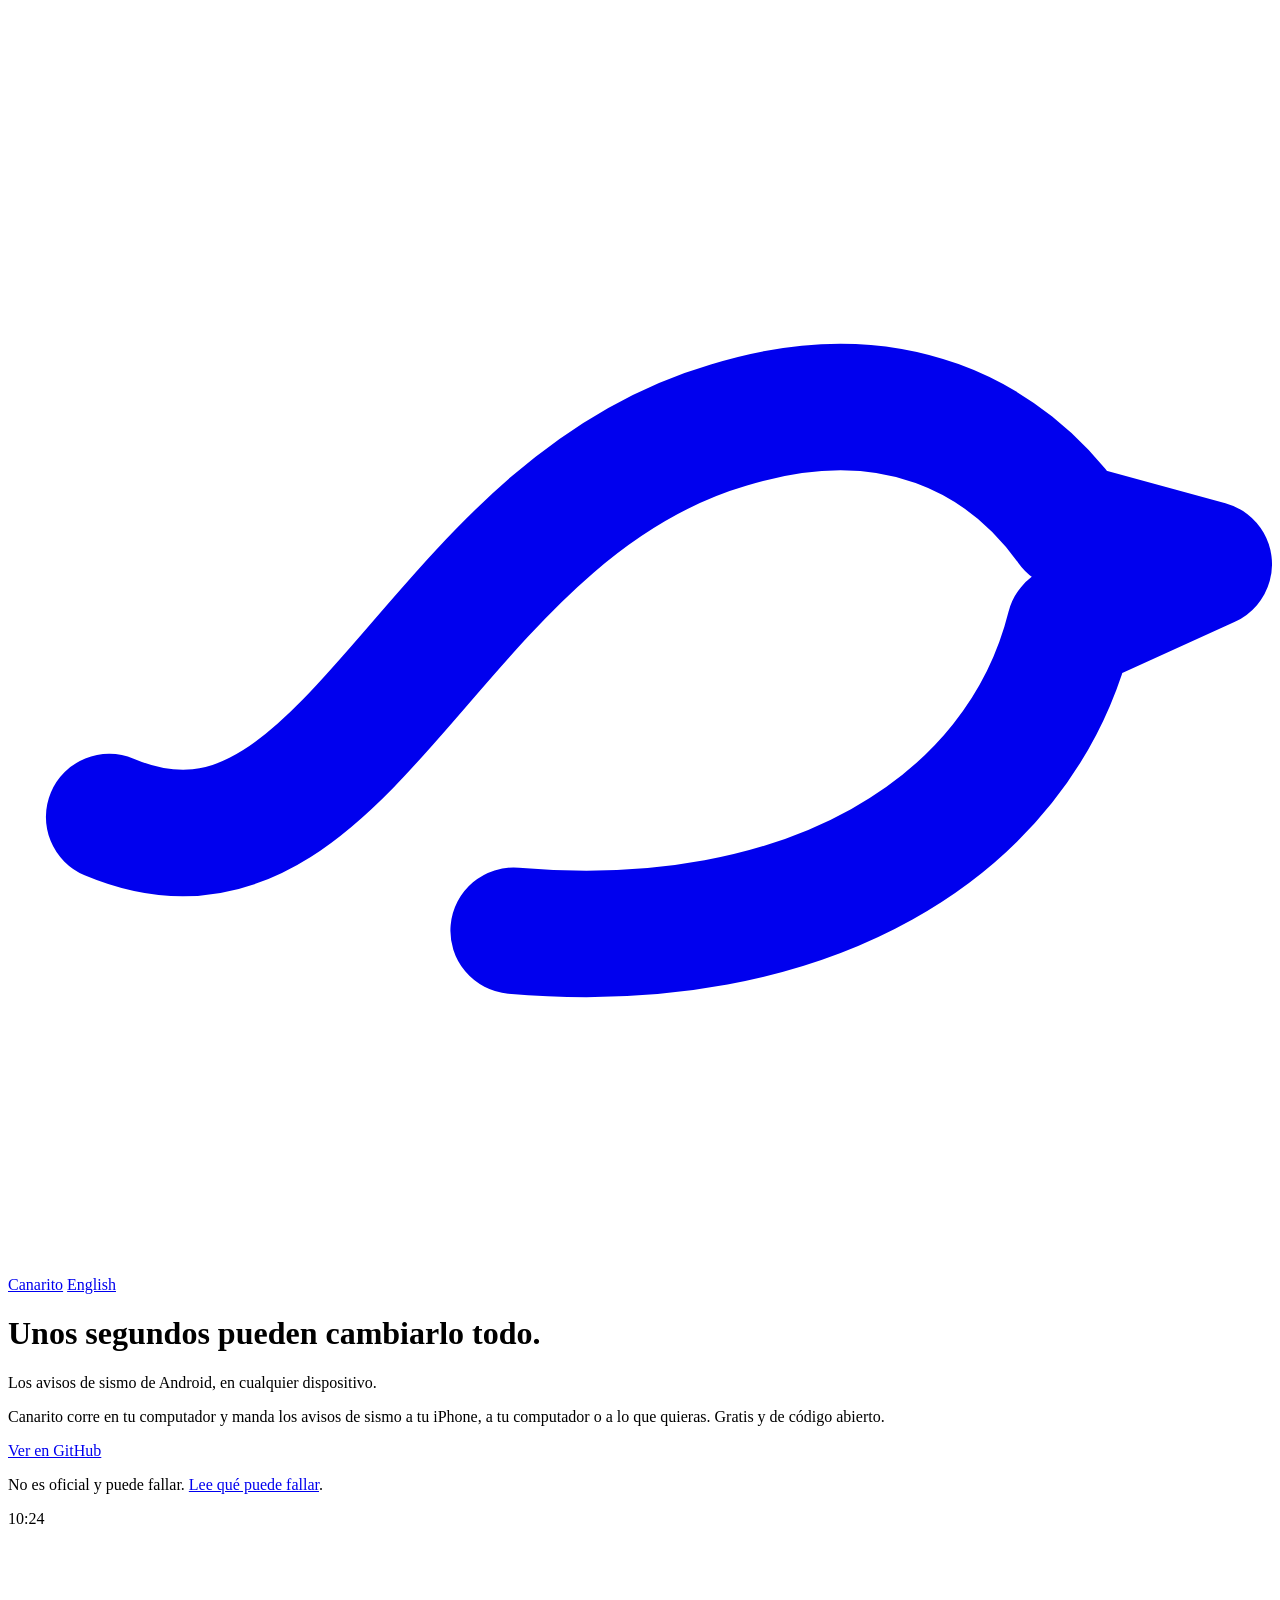
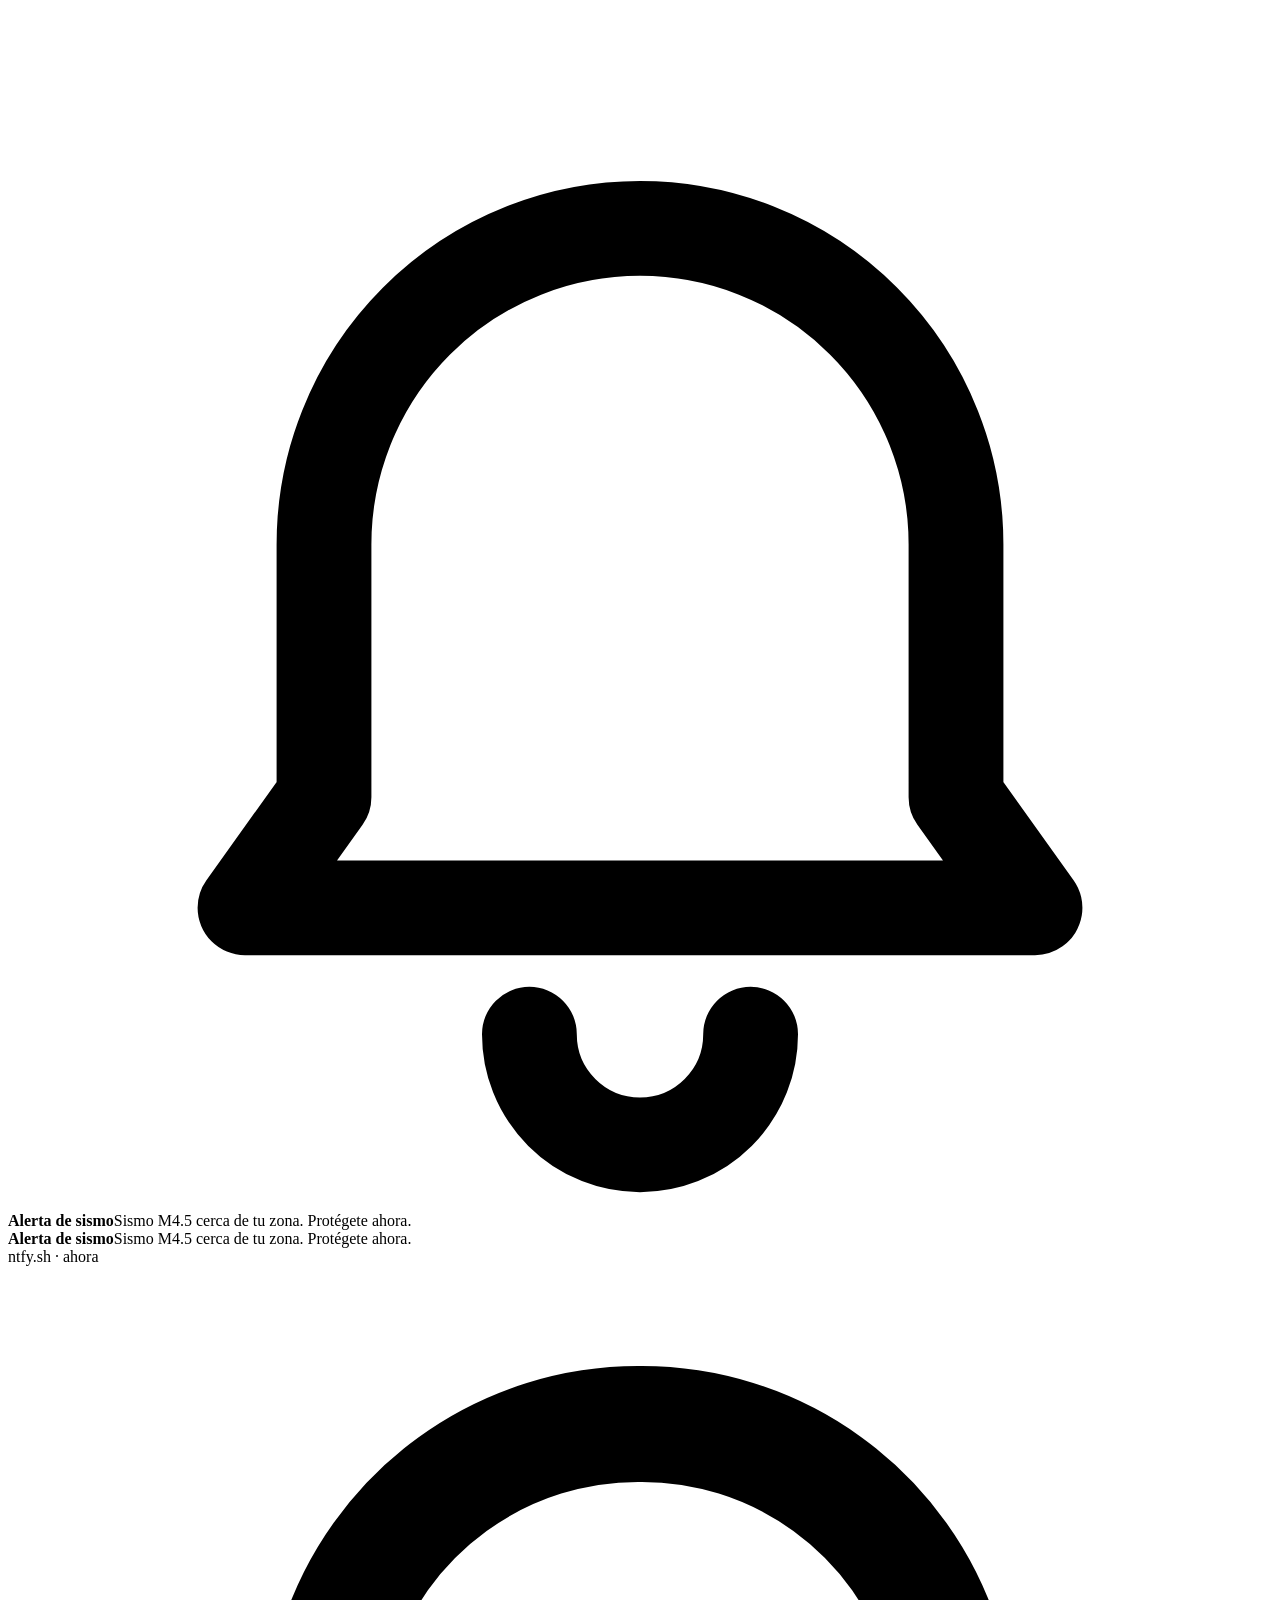
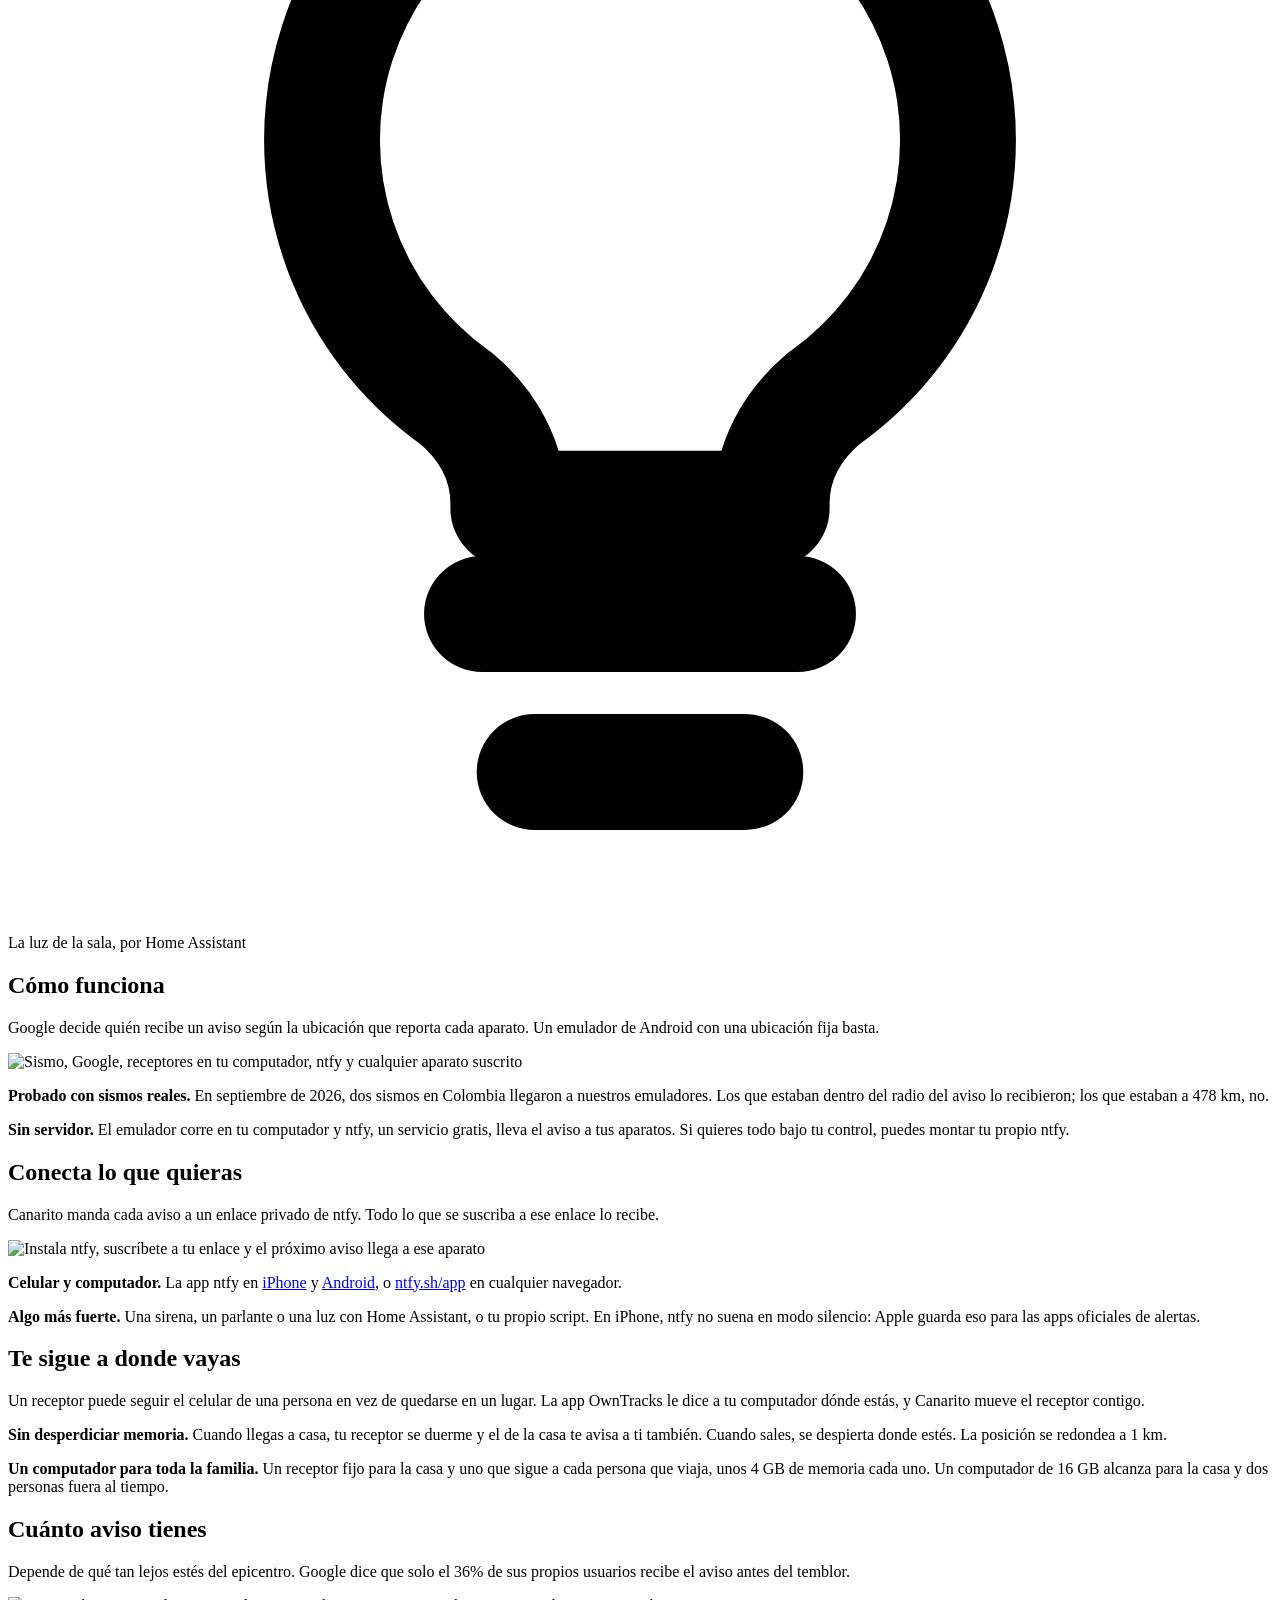
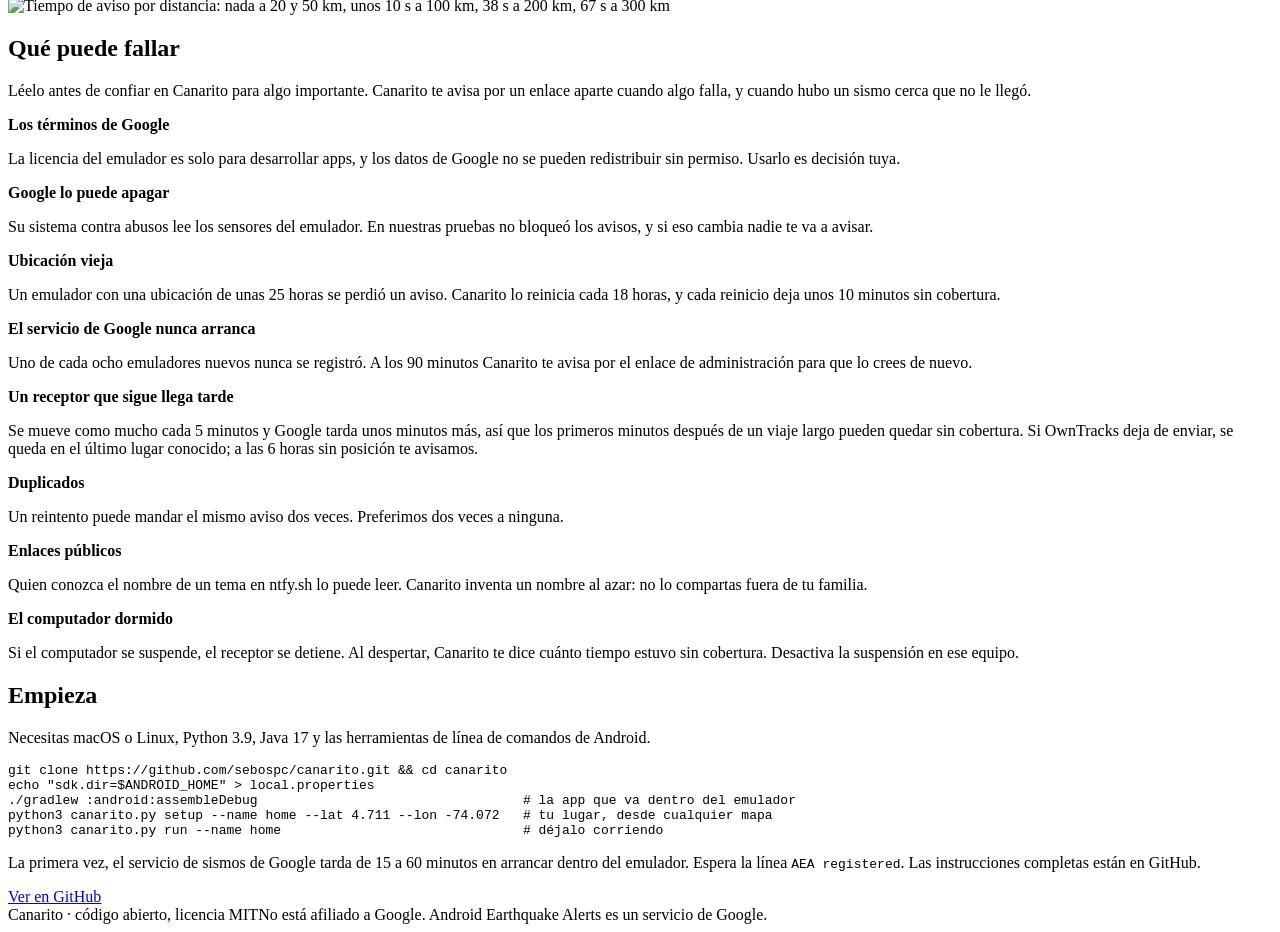
==== commit 7a58937e: "iPhone app: pair by QR, send positions, receive alerts as pushes, ready for App Review Server: QR pa" ====
--- a/site/public/index.html
+++ b/site/public/index.html
@@ -35,10 +35,10 @@
   <div class="trio">
     <div class="phone" role="img" aria-label="Celular bloqueado con la notificación de ntfy: Alerta de sismo"><div class="screen"><div class="island"></div>
       <p class="clock">10:24</p>
-      <div class="notif"><span class="ntfy"><svg viewBox="0 0 40 40" aria-hidden="true"><path d="M10 27V19a10 10 0 0 1 20 0v8l2.5 3.5h-25zM16.5 34.5a3.5 3.5 0 0 0 7 0" fill="none" stroke="currentColor" stroke-width="3" stroke-linecap="round" stroke-linejoin="round"/></svg></span><div><b>Alerta de sismo</b>Sismo M4.5 cerca de su zona. Protéjase ahora.</div></div>
+      <div class="notif"><span class="ntfy"><svg viewBox="0 0 40 40" aria-hidden="true"><path d="M10 27V19a10 10 0 0 1 20 0v8l2.5 3.5h-25zM16.5 34.5a3.5 3.5 0 0 0 7 0" fill="none" stroke="currentColor" stroke-width="3" stroke-linecap="round" stroke-linejoin="round"/></svg></span><div><b>Alerta de sismo</b>Sismo M4.5 cerca de tu zona. Protégete ahora.</div></div>
     </div></div>
     <div class="laptop" role="img" aria-label="Computador con la notificación del navegador"><div class="lid"><div class="web"><div class="bar"></div>
-      <div class="toast"><b>Alerta de sismo</b>Sismo M4.5 cerca de su zona. Protéjase ahora.<br><span>ntfy.sh · ahora</span></div></div></div><div class="base"></div></div>
+      <div class="toast"><b>Alerta de sismo</b>Sismo M4.5 cerca de tu zona. Protégete ahora.<br><span>ntfy.sh · ahora</span></div></div></div><div class="base"></div></div>
     <div class="lamp"><div class="glow"><svg viewBox="0 0 24 24" aria-hidden="true"><path d="M9 18h6M10 21h4M12 3a6 6 0 0 0-3.5 10.9c.6.5 1 1.2 1 2V16h5v-.1c0-.8.4-1.5 1-2A6 6 0 0 0 12 3z" fill="none" stroke="currentColor" stroke-width="2.2" stroke-linecap="round" stroke-linejoin="round"/></svg></div>La luz de la sala, por Home Assistant</div>
   </div>
 </div>
